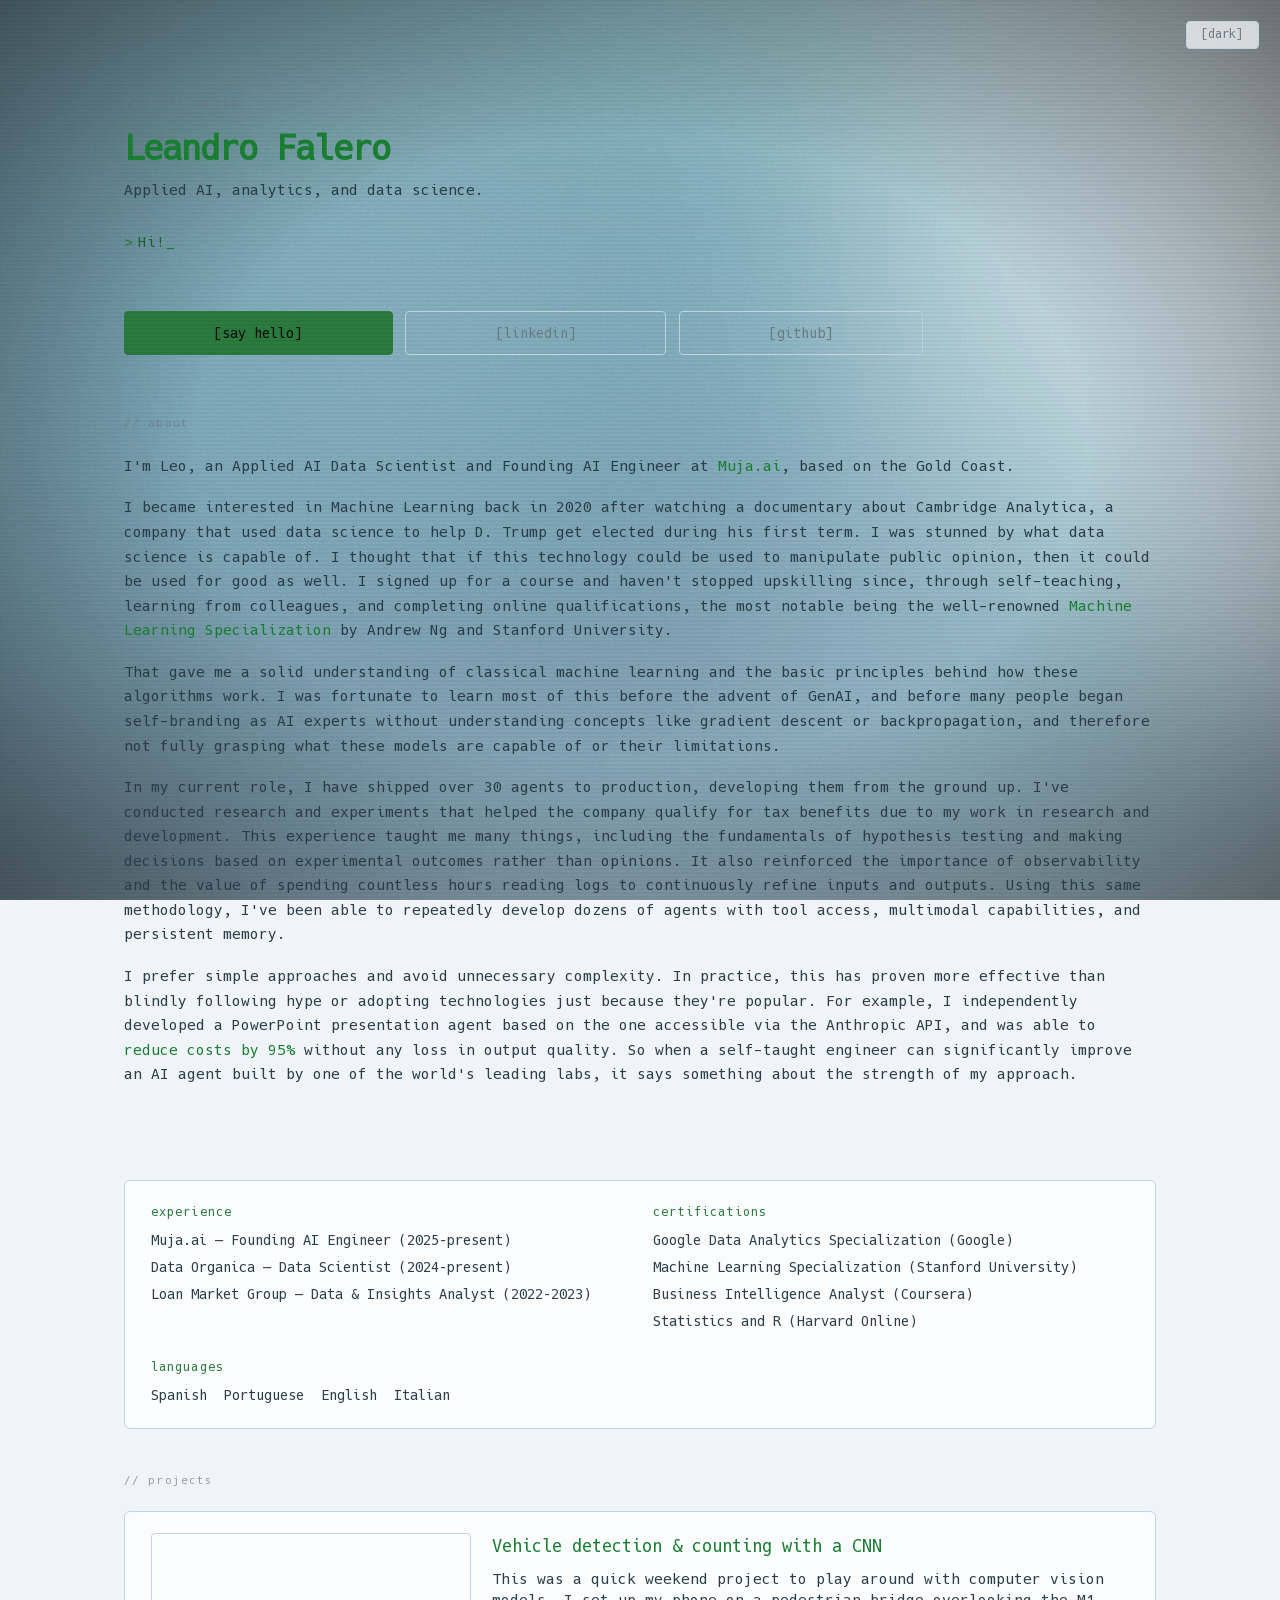
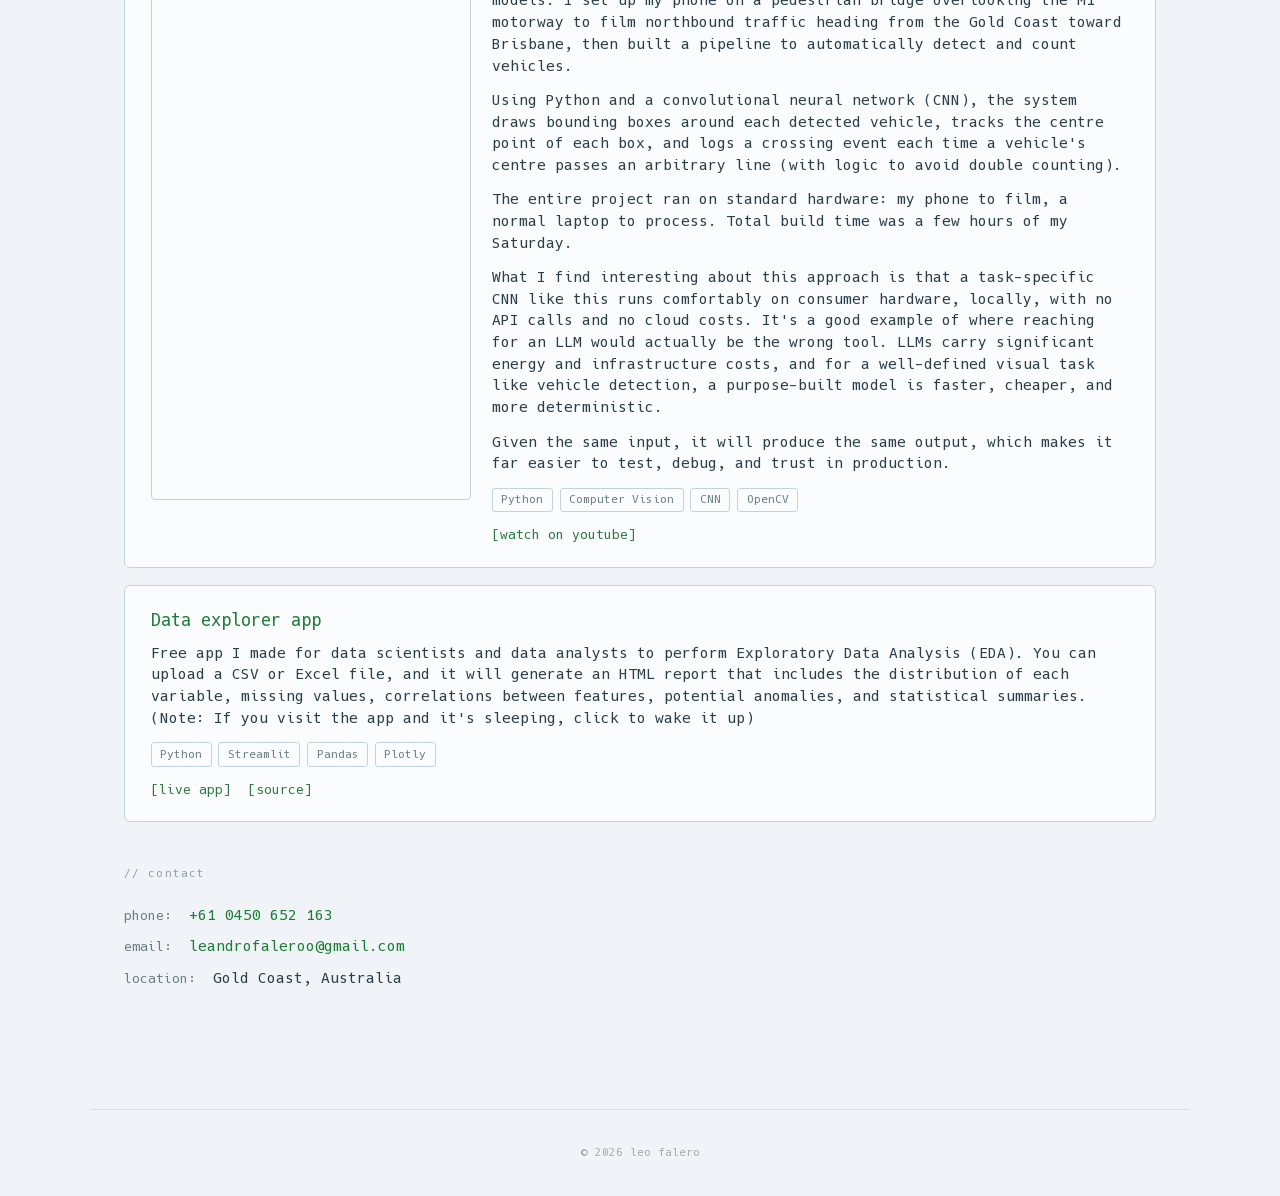
==== index.html @ 9431f964 "Update about section copy" ====
<!DOCTYPE html>
<html lang="en">
<head>
  <meta charset="UTF-8">
  <meta name="viewport" content="width=device-width, initial-scale=1.0">
  <title>Leo Falero | Applied AI Data Scientist</title>
  <meta name="description" content="Applied AI Data Scientist and Founding AI Engineer at Muja.ai. Shipping production AI agents, building analytics pipelines, and solving real problems with machine learning.">
  <link rel="icon" type="image/x-icon" href="assets/favicon.ico">
  <link rel="icon" type="image/png" sizes="32x32" href="assets/favicon-32x32.png">
  <link rel="icon" type="image/png" sizes="16x16" href="assets/favicon-16x16.png">
  <link rel="apple-touch-icon" sizes="180x180" href="assets/apple-touch-icon.png">
  <link rel="stylesheet" href="styles.css">
</head>
<body>

  <!-- Slideshow background -->
  <div id="bg" aria-hidden="true"></div>

  <!-- Theme toggle -->
  <button id="theme-toggle" class="theme-toggle" aria-label="Toggle light/dark theme">[light]</button>

  <!-- Scanline overlay -->
  <div class="scanlines" aria-hidden="true"></div>

  <!-- Vignette overlay -->
  <div class="vignette" aria-hidden="true"></div>

  <!-- Ambient glow -->
  <div class="ambient-glow" aria-hidden="true"></div>

  <main class="container">

    <!-- Hero -->
    <section class="hero">
      <p class="hero-label">// hello world</p>
      <h1 class="glitch" data-text="Leandro Falero">Leandro Falero</h1>
      <p class="tagline">Applied AI, analytics, and data science.</p>
      <div class="typed-area">
        <span class="cursor-prefix">&gt; </span>
        <span id="typed-output"></span><span class="cursor">_</span>
      </div>
      <div class="hero-ctas">
        <a href="mailto:leandrofaleroo@gmail.com" class="cta-primary">[say hello]</a>
        <a href="https://www.linkedin.com/in/leandrofalero/" target="_blank" rel="noopener" class="cta-secondary">[linkedin]</a>
        <a href="https://github.com/anthropoleo" target="_blank" rel="noopener" class="cta-secondary">[github]</a>
      </div>
    </section>

    <!-- About -->
    <section class="section" id="about">
      <h2 class="section-label">// about</h2>
      <div class="about-content">
  <p>I'm Leo, an Applied AI Data Scientist and Founding AI Engineer at <a href="https://muja.ai" target="_blank" rel="noopener">Muja.ai</a>, based on the Gold Coast.</p>
  <p>I became interested in Machine Learning back in 2020 after watching a documentary about Cambridge Analytica, a company that used data science to help D. Trump get elected during his first term. I was stunned by what data science is capable of. I thought that if this technology could be used to manipulate public opinion, then it could be used for good as well. I signed up for a course and haven't stopped upskilling since, through self-teaching, learning from colleagues, and completing online qualifications, the most notable being the well-renowned <span class="highlight">Machine Learning Specialization</span> by Andrew Ng and Stanford University.</p>
  <p>That gave me a solid understanding of classical machine learning and the basic principles behind how these algorithms work. I was fortunate to learn most of this before the advent of GenAI, and before many people began self-branding as AI experts without understanding concepts like gradient descent or backpropagation, and therefore not fully grasping what these models are capable of or their limitations.</p>
  <p>In my current role, I have shipped over 30 agents to production, developing them from the ground up. I've conducted research and experiments that helped the company qualify for tax benefits due to my work in research and development. This experience taught me many things, including the fundamentals of hypothesis testing and making decisions based on experimental outcomes rather than opinions. It also reinforced the importance of observability and the value of spending countless hours reading logs to continuously refine inputs and outputs. Using this same methodology, I've been able to repeatedly develop dozens of agents with tool access, multimodal capabilities, and persistent memory.</p>
  <p>I prefer simple approaches and avoid unnecessary complexity. In practice, this has proven more effective than blindly following hype or adopting technologies just because they're popular. For example, I independently developed a PowerPoint presentation agent based on the one accessible via the Anthropic API, and was able to <span class="highlight">reduce costs by 95%</span> without any loss in output quality. So when a self-taught engineer can significantly improve an AI agent built by one of the world's leading labs, it says something about the strength of my approach.</p>
</div>

        <div class="about-details">
          <div class="about-block">
            <h3>experience</h3>
            <ul>
              <li><span class="highlight">Muja.ai</span> — Founding AI Engineer <span class="dim">(2025–present)</span></li>
              <li><span class="highlight">Data Organica</span> — Data Scientist <span class="dim">(2024–present)</span></li>
              <li><span class="highlight">Loan Market Group</span> — Data & Insights Analyst <span class="dim">(2022–2023)</span></li>
            </ul>
          </div>
          <div class="about-block">
            <h3>certifications</h3>
            <ul>
              <li>Google Data Analytics Specialization (Google)</li>
              <li>Machine Learning Specialization (Stanford University)</li>
              <li>Business Intelligence Analyst (Coursera)</li>
              <li>Statistics and R (Harvard Online)</li>
            </ul>
          </div>
          <div class="about-block">
            <h3>languages</h3>
            <ul class="inline-list">
              <li>Spanish</li>
              <li>Portuguese</li>
              <li>English</li>
              <li>Italian</li>
            </ul>
          </div>
        </div>

      </div>
    </section>

    <!-- Projects -->
    <section class="section" id="projects">
      <h2 class="section-label">// projects</h2>
      <div id="project-grid" class="project-grid"></div>
    </section>

    <!-- Contact -->
    <section class="section" id="contact">
      <h2 class="section-label">// contact</h2>
      <ul class="contact-list">
        <li><span class="key">phone</span><a href="tel:+610450652163">+61 0450 652 163</a></li>
        <li><span class="key">email</span><a href="mailto:leandrofaleroo@gmail.com">leandrofaleroo@gmail.com</a></li>
        <li><span class="key">location</span><span>Gold Coast, Australia</span></li>
      </ul>
    </section>

  </main>

  <footer>
    <p>&copy; <span id="year"></span> leo falero</p>
  </footer>

  <script src="script.js"></script>
</body>
</html>
---- styles.css ----
/* ===== FONTS ===== */
@font-face {
  font-family: 'Hack';
  src: url('assets/webfonts/hack-regular-subset.woff2') format('woff2');
  font-weight: 400;
  font-style: normal;
  font-display: swap;
}
@font-face {
  font-family: 'Hack';
  src: url('assets/webfonts/hack-italic-subset.woff2') format('woff2');
  font-weight: 400;
  font-style: italic;
  font-display: swap;
}

/* ===== RESET & BASE ===== */
*, *::before, *::after { box-sizing: border-box; margin: 0; padding: 0; }

:root {
  --bg:            #0a0e12;
  --bg-card:       rgba(17, 24, 32, 0.6);
  --bg-card-solid: #111820;
  --green-dim:     #2b8a3e;
  --green:         #69db7c;
  --green-hi:      #51cf66;
  --green-glow:    #69db7c40;
  --text:          #a4b1b8;
  --text-dim:      #5a6a72;
  --border:        #1a2530;
  --bg-overlay:    rgba(10, 14, 18, 0.55);
  --card-hover-bg: rgba(13, 19, 24, 0.8);
  --font-mono:     'Hack', 'Fira Code', 'SF Mono', 'Cascadia Code', monospace;
}

html[data-theme="light"] {
  --bg:            #f0f4f8;
  --bg-card:       rgba(255, 255, 255, 0.70);
  --bg-card-solid: #ffffff;
  --green-dim:     #2b7a3e;
  --green:         #1a7f32;
  --green-hi:      #15662a;
  --green-glow:    #1a7f3230;
  --text:          #2c3e4a;
  --text-dim:      #6b7d87;
  --border:        #c0d4e0;
  --bg-overlay:    rgba(230, 238, 244, 0.50);
  --card-hover-bg: rgba(220, 235, 248, 0.90);
}

html {
  font-size: 15px;
  -webkit-text-size-adjust: 100%;
}

body {
  font-family: var(--font-mono);
  background: var(--bg);
  color: var(--text);
  line-height: 1.6;
  min-height: 100vh;
  overflow-x: hidden;
}

a {
  color: var(--green);
  text-decoration: none;
  transition: color 0.2s, text-shadow 0.2s;
}
a:hover, a:focus {
  color: var(--green-hi);
  text-shadow: 0 0 8px var(--green-glow);
}

/* ===== SLIDESHOW BACKGROUND ===== */
#bg {
  position: fixed;
  inset: 0;
  z-index: 0;
  opacity: 0;
  transition: opacity 2s ease-in-out;
}

#bg.ready {
  opacity: 0.50;
}

#bg div {
  position: absolute;
  inset: 0;
  width: 150%;
  height: 100%;
  background-size: cover;
  background-position: center;
  opacity: 0;
  visibility: hidden;
  transition: opacity 3s ease;
}

#bg div.visible {
  opacity: 1;
  visibility: visible;
  z-index: 1;
  animation: bg-pan 45s linear infinite;
}

#bg div.visible.top {
  z-index: 2;
}

#bg div:only-child {
  animation-direction: alternate !important;
}

/* Green tint overlay on the background images */
#bg::after {
  content: '';
  position: absolute;
  inset: 0;
  z-index: 3;
  background: var(--bg-overlay);
  mix-blend-mode: multiply;
  pointer-events: none;
}

@keyframes bg-pan {
  0%   { transform: translateX(0); }
  100% { transform: translateX(-25%); }
}

@media (max-width: 1280px) {
  #bg div.visible { animation-duration: 29s; }
}

@media (max-width: 736px) {
  #bg div.visible { animation-duration: 18s; }
}

/* ===== AMBIENT BACKGROUND LAYERS ===== */

/* Radial glow behind hero */
.ambient-glow {
  position: fixed;
  top: -20vh;
  left: 50%;
  transform: translateX(-50%);
  width: 120vw;
  height: 80vh;
  background: radial-gradient(
    ellipse 60% 50% at 50% 30%,
    rgba(105, 219, 124, 0.06) 0%,
    rgba(105, 219, 124, 0.02) 40%,
    transparent 70%
  );
  pointer-events: none;
  z-index: 0;
}

/* Vignette */
.vignette {
  position: fixed;
  inset: 0;
  pointer-events: none;
  z-index: 1;
  background: radial-gradient(
    ellipse 70% 70% at 50% 50%,
    transparent 50%,
    rgba(0, 0, 0, 0.5) 100%
  );
}

/* Scanlines */
.scanlines {
  position: fixed;
  inset: 0;
  pointer-events: none;
  z-index: 9999;
  background: repeating-linear-gradient(
    0deg,
    transparent,
    transparent 2px,
    rgba(0, 0, 0, 0.03) 2px,
    rgba(0, 0, 0, 0.03) 4px
  );
}

/* Faint grid texture */
body::before {
  content: '';
  position: fixed;
  inset: 0;
  pointer-events: none;
  z-index: 0;
  opacity: 0.025;
  background-image:
    linear-gradient(rgba(105, 219, 124, 0.3) 1px, transparent 1px),
    linear-gradient(90deg, rgba(105, 219, 124, 0.3) 1px, transparent 1px);
  background-size: 60px 60px;
}

/* ===== CONTAINER ===== */
.container {
  position: relative;
  z-index: 2;
  max-width: 1100px;
  margin: 0 auto;
  padding: 1.5rem 1.5rem 2rem;
}

/* ===== HERO ===== */
.hero {
  padding: 2rem 0 2rem;
  margin-bottom: 0rem;
}

.hero-label {
  font-size: 0.7rem;
  color: var(--text-dim);
  letter-spacing: 0.1em;
  text-transform: lowercase;
  margin-bottom: 1rem;
}

h1 {
  font-size: 2.0rem;
  font-weight: 700;
  color: var(--green);
  text-shadow:
    0 0 40px rgba(105, 219, 124, 0.3),
    0 0 80px rgba(105, 219, 124, 0.1);
  letter-spacing: -0.03em;
  line-height: 1.1;
  margin-bottom: 0.75rem;
  position: relative;
}

.tagline {
  color: var(--text);
  font-size: 0.85rem;
  margin-bottom: 1.75rem;
  max-width: 42ch;
  line-height: 1.5;
}

.typed-area {
  display: flex;
  align-items: baseline;
  min-height: 3.2em;
  font-size: 0.85rem;
  margin-bottom: 2rem;
}

.cursor-prefix {
  color: var(--green-dim);
  margin-right: 0.5ch;
  flex-shrink: 0;
}

#typed-output {
  color: var(--green-hi);
}

.cursor {
  color: var(--green);
  animation: blink 1s step-end infinite;
  margin-left: 1px;
}

@keyframes blink {
  50% { opacity: 0; }
}

/* Hero CTAs */
.hero-ctas {
  display: flex;
  gap: 0.75rem;
  flex-wrap: wrap;
}

.cta-primary,
.cta-secondary {
  display: inline-block;
  padding: 0.6rem 5.25rem;
  font-family: var(--font-mono);
  font-size: 0.8rem;
  border-radius: 4px;
  transition: all 0.2s;
}

.cta-primary {
  background: var(--green-dim);
  color: #0a0e12;
  border: 1px solid var(--green-dim);
}

.cta-primary:hover {
  background: var(--green);
  border-color: var(--green);
  color: #0a0e12;
  text-shadow: none;
  box-shadow: 0 0 20px var(--green-glow);
}

.cta-secondary {
  background: transparent;
  color: var(--text-dim);
  border: 1px solid var(--border);
}

.cta-secondary:hover {
  border-color: var(--green-dim);
  color: var(--green);
  text-shadow: none;
}

/* ===== GLITCH (subtle hover effect on name) ===== */
.glitch:hover {
  animation: glitch 0.3s linear;
}

@keyframes glitch {
  0%   { transform: translate(0); }
  20%  { transform: translate(-2px, 1px); }
  40%  { transform: translate(2px, -1px); }
  60%  { transform: translate(-1px, -1px); }
  80%  { transform: translate(1px, 2px); }
  100% { transform: translate(0); }
}

/* ===== ABOUT ===== */
.about-content p {
  font-size: 0.85rem;
  line-height: 1.7;
  margin-bottom: 1rem;
}

.about-content .highlight {
  color: var(--green);
}

.about-content .dim {
  color: var(--text-dim);
  font-size: 0.75rem;
}

.about-details {
  display: grid;
  grid-template-columns: 1fr;
  gap: 1.5rem;
  margin: 5.5rem 0 0.5rem;
  padding: 1.25rem 1.5rem;
  background: var(--bg-card);
  backdrop-filter: blur(8px);
  -webkit-backdrop-filter: blur(8px);
  border: 1px solid var(--border);
  border-radius: 6px;
}

.about-block h3 {
  font-size: 0.7rem;
  font-weight: 400;
  color: var(--green-dim);
  text-transform: lowercase;
  letter-spacing: 0.1em;
  margin-bottom: 0.5rem;
}

.about-block ul {
  list-style: none;
  display: flex;
  flex-direction: column;
  gap: 0.3rem;
  font-size: 0.8rem;
}

.about-block ul.inline-list {
  flex-direction: row;
  flex-wrap: wrap;
  gap: 0.5rem 1rem;
}

.about-block li {
  color: var(--text);
}


@media (min-width: 480px) {
  .about-details {
    grid-template-columns: 1fr 1fr;
  }
}

/* ===== SECTIONS ===== */
.section {
  margin-top: -1.5rem;
  margin-bottom: 4rem;
}

.section-label {
  font-size: 0.65rem;
  font-weight: 400;
  color: var(--text-dim);
  text-transform: lowercase;
  margin-bottom: 1.25rem;
  letter-spacing: 0.1em;
  opacity: 0.7;
}

/* ===== PROJECT GRID ===== */
.project-grid {
  display: grid;
  grid-template-columns: repeat(3, 1fr);
  gap: 1rem;
}

.project-card {
  background: var(--bg-card);
  backdrop-filter: blur(8px);
  -webkit-backdrop-filter: blur(8px);
  border: 1px solid var(--border);
  border-radius: 6px;
  padding: 1.25rem 1.5rem;
  transition: border-color 0.2s;
}

.project-card:hover {
  border-color: var(--green-dim);
}

.project-card h3 {
  font-size: 1rem;
  font-weight: 400;
  color: var(--green);
  margin-bottom: 0.5rem;
}

.project-card p {
  font-size: 0.85rem;
  color: var(--text);
  margin-bottom: 0.75rem;
  line-height: 1.5;
}

/* Tags */
.tags {
  display: flex;
  flex-wrap: wrap;
  gap: 0.4rem;
  margin-bottom: 0.75rem;
}

.tag {
  font-size: 0.65rem;
  padding: 0.15rem 0.5rem;
  background: transparent;
  border: 1px solid var(--border);
  border-radius: 3px;
  color: var(--text-dim);
}

/* Project links */
.project-links {
  display: flex;
  gap: 1rem;
  font-size: 0.75rem;
}

.project-links a {
  color: var(--green-dim);
}
.project-links a:hover {
  color: var(--green-hi);
}

/* YouTube Short — side-by-side layout */
.card-media-layout {
  display: flex;
  gap: 1.25rem;
  align-items: flex-start;
}

.project-youtube {
  flex-shrink: 0;
  width: 320px;
  border-radius: 4px;
  overflow: hidden;
  border: 1px solid var(--border);
}

.project-youtube iframe {
  display: block;
  width: 100%;
  aspect-ratio: 9 / 16;
  border: none;
}

.card-content {
  flex: 1;
  min-width: 0;
}

@media (max-width: 479px) {
  .card-media-layout {
    flex-direction: column;
  }
  .project-youtube {
    width: 100%;
    max-width: 200px;
  }
}

/* ===== CONTACT ===== */
.contact-list {
  list-style: none;
  display: flex;
  flex-direction: column;
  gap: 0.5rem;
}

.contact-list li {
  display: flex;
  align-items: baseline;
  gap: 1rem;
  font-size: 0.85rem;
}

.key {
  color: var(--text-dim);
  min-width: 6ch;
  flex-shrink: 0;
  font-size: 0.75rem;
}
.key::after {
  content: ':';
}


/* ===== THEME TOGGLE ===== */
.theme-toggle {
  position: fixed;
  top: 1.25rem;
  right: 1.25rem;
  z-index: 10000;
  padding: 0.4rem 0.85rem;
  font-family: var(--font-mono);
  font-size: 0.7rem;
  background: var(--bg-card);
  backdrop-filter: blur(8px);
  -webkit-backdrop-filter: blur(8px);
  color: var(--text-dim);
  border: 1px solid var(--border);
  border-radius: 4px;
  cursor: pointer;
  transition: border-color 0.2s, color 0.2s;
  line-height: 1;
}

.theme-toggle:hover {
  border-color: var(--green-dim);
  color: var(--green);
}

/* ===== FOOTER ===== */
footer {
  position: relative;
  z-index: 2;
  text-align: center;
  padding: 2rem 1.5rem;
  font-size: 0.65rem;
  color: var(--text-dim);
  border-top: 1px solid var(--border);
  max-width: 1100px;
  margin: 0 auto;
  opacity: 0.6;
}

/* ===== RESPONSIVE ===== */
@media (min-width: 480px) {
  html { font-size: 16px; }
}


@media (min-width: 768px) {
  html { font-size: 17px; }
  .container { padding: 2.5rem 2rem 3rem; }
  .hero { padding: 3rem 0 5rem; }
}

@media (max-width: 479px) {
  h1 { font-size: 1.8rem; }
  .hero { padding: 1.5rem 0 3rem; margin-bottom: 3rem; }
  .hero-ctas {
    flex-direction: column;
    gap: 0.5rem;
  }
  .hero-ctas a {
    text-align: center;
    padding: 0.75rem 1.25rem;
  }
.contact-list li {
    flex-direction: column;
    gap: 0.15rem;
  }
  .key { min-width: unset; }

  .section { margin-bottom: 3rem; }
}
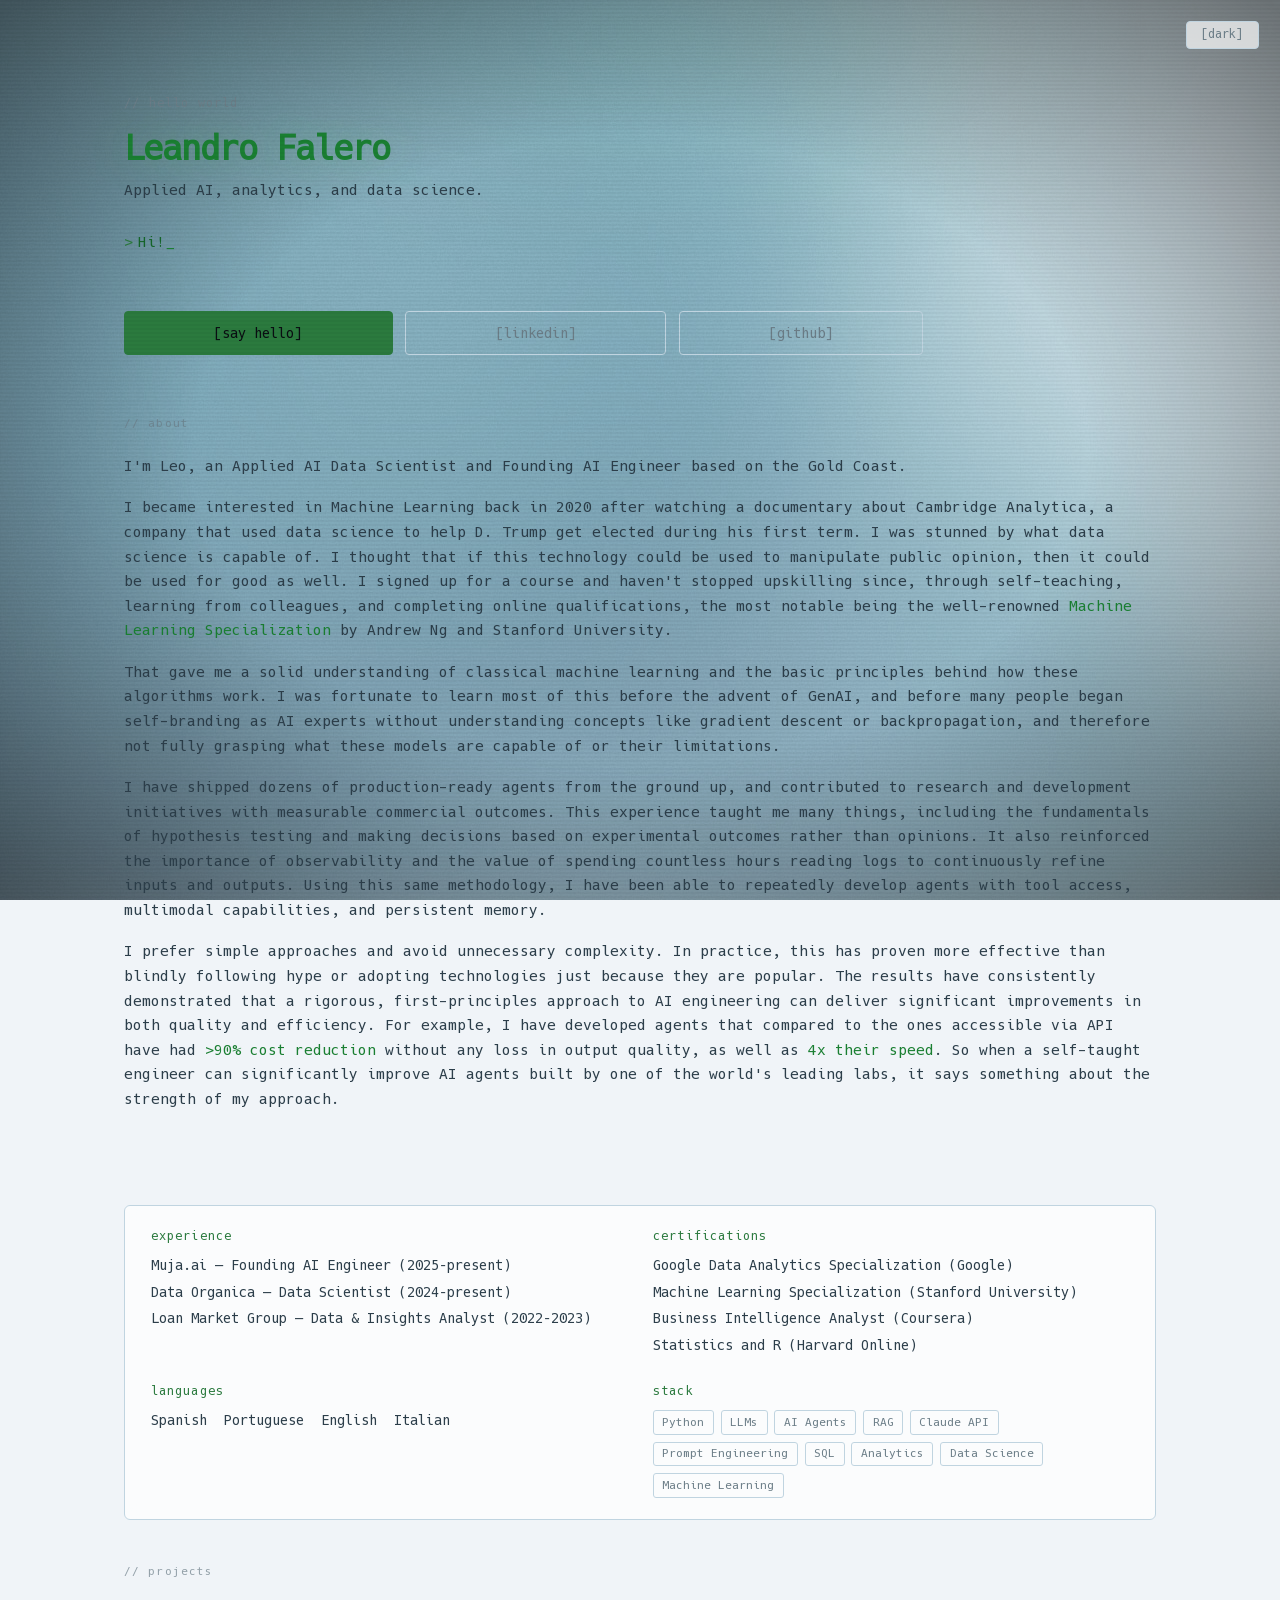
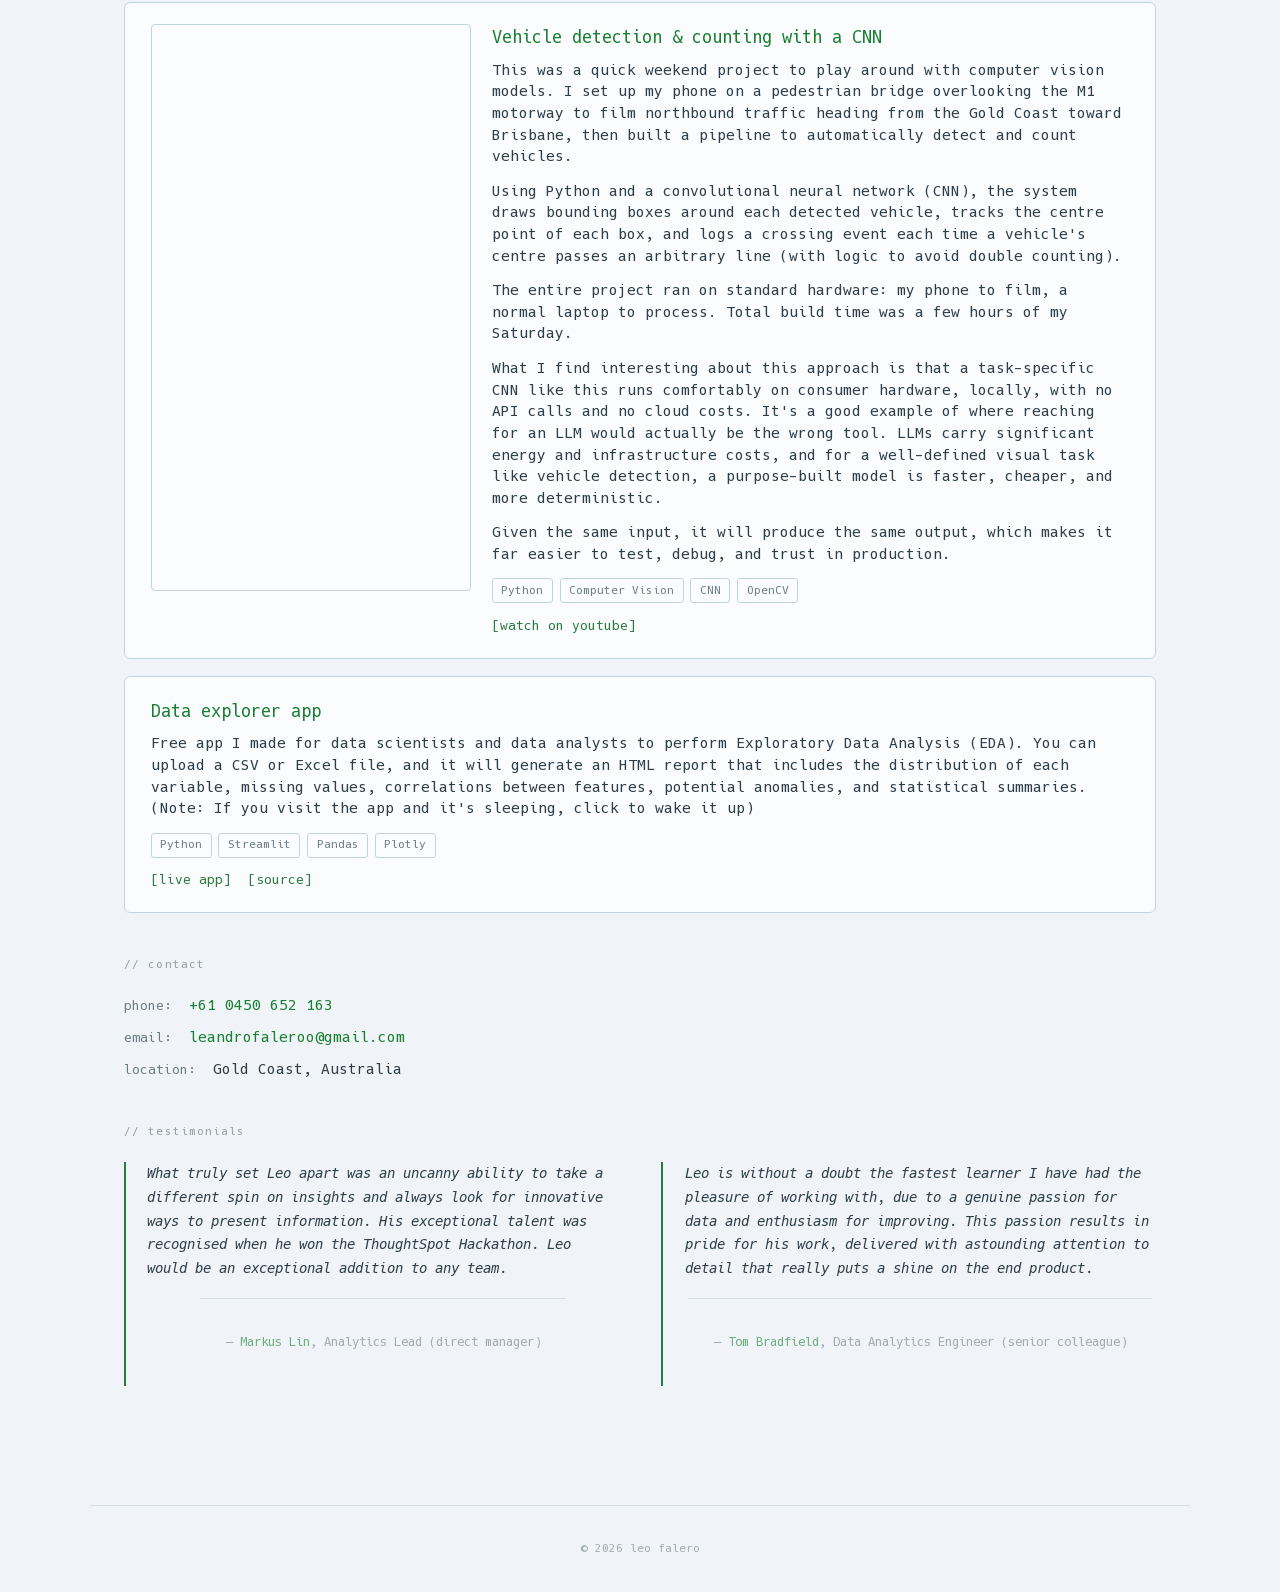
==== commit 9b2f39b8: "chore: add testimonials section and stack tags to about" ====
--- a/index.html
+++ b/index.html
@@ -50,11 +50,11 @@
     <section class="section" id="about">
       <h2 class="section-label">// about</h2>
       <div class="about-content">
-  <p>I'm Leo, an Applied AI Data Scientist and Founding AI Engineer at <a href="https://muja.ai" target="_blank" rel="noopener">Muja.ai</a>, based on the Gold Coast.</p>
+  <p>I'm Leo, an Applied AI Data Scientist and Founding AI Engineer based on the Gold Coast.</p>
   <p>I became interested in Machine Learning back in 2020 after watching a documentary about Cambridge Analytica, a company that used data science to help D. Trump get elected during his first term. I was stunned by what data science is capable of. I thought that if this technology could be used to manipulate public opinion, then it could be used for good as well. I signed up for a course and haven't stopped upskilling since, through self-teaching, learning from colleagues, and completing online qualifications, the most notable being the well-renowned <span class="highlight">Machine Learning Specialization</span> by Andrew Ng and Stanford University.</p>
   <p>That gave me a solid understanding of classical machine learning and the basic principles behind how these algorithms work. I was fortunate to learn most of this before the advent of GenAI, and before many people began self-branding as AI experts without understanding concepts like gradient descent or backpropagation, and therefore not fully grasping what these models are capable of or their limitations.</p>
-  <p>In my current role, I have shipped over 30 agents to production, developing them from the ground up. I've conducted research and experiments that helped the company qualify for tax benefits due to my work in research and development. This experience taught me many things, including the fundamentals of hypothesis testing and making decisions based on experimental outcomes rather than opinions. It also reinforced the importance of observability and the value of spending countless hours reading logs to continuously refine inputs and outputs. Using this same methodology, I've been able to repeatedly develop dozens of agents with tool access, multimodal capabilities, and persistent memory.</p>
-  <p>I prefer simple approaches and avoid unnecessary complexity. In practice, this has proven more effective than blindly following hype or adopting technologies just because they're popular. For example, I independently developed a PowerPoint presentation agent based on the one accessible via the Anthropic API, and was able to <span class="highlight">reduce costs by 95%</span> without any loss in output quality. So when a self-taught engineer can significantly improve an AI agent built by one of the world's leading labs, it says something about the strength of my approach.</p>
+  <p>I have shipped dozens of production-ready agents from the ground up, and contributed to research and development initiatives with measurable commercial outcomes. This experience taught me many things, including the fundamentals of hypothesis testing and making decisions based on experimental outcomes rather than opinions. It also reinforced the importance of observability and the value of spending countless hours reading logs to continuously refine inputs and outputs. Using this same methodology, I have been able to repeatedly develop agents with tool access, multimodal capabilities, and persistent memory.</p>
+  <p>I prefer simple approaches and avoid unnecessary complexity. In practice, this has proven more effective than blindly following hype or adopting technologies just because they are popular. The results have consistently demonstrated that a rigorous, first-principles approach to AI engineering can deliver significant improvements in both quality and efficiency. For example, I have developed agents that compared to the ones accessible via API have had <span class="highlight">&gt;90% cost reduction</span> without any loss in output quality, as well as <span class="highlight">4x their speed</span>. So when a self-taught engineer can significantly improve AI agents built by one of the world's leading labs, it says something about the strength of my approach.</p>
 </div>
 
         <div class="about-details">
@@ -84,6 +84,21 @@
               <li>Italian</li>
             </ul>
           </div>
+          <div class="about-block">
+            <h3>stack</h3>
+            <div class="tags stack-tags">
+              <span class="tag">Python</span>
+              <span class="tag">LLMs</span>
+              <span class="tag">AI Agents</span>
+              <span class="tag">RAG</span>
+              <span class="tag">Claude API</span>
+              <span class="tag">Prompt Engineering</span>
+              <span class="tag">SQL</span>
+              <span class="tag">Analytics</span>
+              <span class="tag">Data Science</span>
+              <span class="tag">Machine Learning</span>
+            </div>
+          </div>
         </div>
 
       </div>
@@ -105,6 +120,24 @@
       </ul>
     </section>
 
+    <!-- Testimonials -->
+    <section class="section" id="testimonials">
+      <h2 class="section-label">// testimonials</h2>
+      <div class="testimonial-grid">
+
+        <blockquote class="testimonial">
+          <p>What truly set Leo apart was an uncanny ability to take a different spin on insights and always look for innovative ways to present information. His exceptional talent was recognised when he won the ThoughtSpot Hackathon. Leo would be an exceptional addition to any team.</p>
+          <footer>— <strong>Markus Lin</strong>, Analytics Lead (direct manager)</footer>
+        </blockquote>
+
+        <blockquote class="testimonial">
+          <p>Leo is without a doubt the fastest learner I have had the pleasure of working with, due to a genuine passion for data and enthusiasm for improving. This passion results in pride for his work, delivered with astounding attention to detail that really puts a shine on the end product.</p>
+          <footer>— <strong>Tom Bradfield</strong>, Data Analytics Engineer (senior colleague)</footer>
+        </blockquote>
+
+      </div>
+    </section>
+
   </main>
 
   <footer>
--- a/styles.css
+++ b/styles.css
@@ -509,6 +509,50 @@
   }
 }
 
+/* ===== TESTIMONIALS ===== */
+.testimonial-grid {
+  display: grid;
+  grid-template-columns: 1fr;
+  gap: 2rem;
+}
+
+@media (min-width: 768px) {
+  .testimonial-grid {
+    grid-template-columns: repeat(2, 1fr);
+    gap: 2.5rem;
+  }
+}
+
+.testimonial {
+  margin: 0;
+  padding: 0 0 0 1.25rem;
+  border-left: 2px solid var(--green-dim);
+  display: flex;
+  flex-direction: column;
+  gap: 1rem;
+}
+
+.testimonial p {
+  font-size: 0.82rem;
+  color: var(--text);
+  line-height: 1.7;
+  font-style: italic;
+  margin: 0;
+}
+
+.testimonial footer {
+  font-size: 0.72rem;
+  color: var(--text-dim);
+  font-style: normal;
+}
+
+.testimonial footer strong {
+  color: var(--green);
+  font-weight: normal;
+}
+
+.stack-tags { margin-bottom: 0; }
+
 /* ===== CONTACT ===== */
 .contact-list {
   list-style: none;
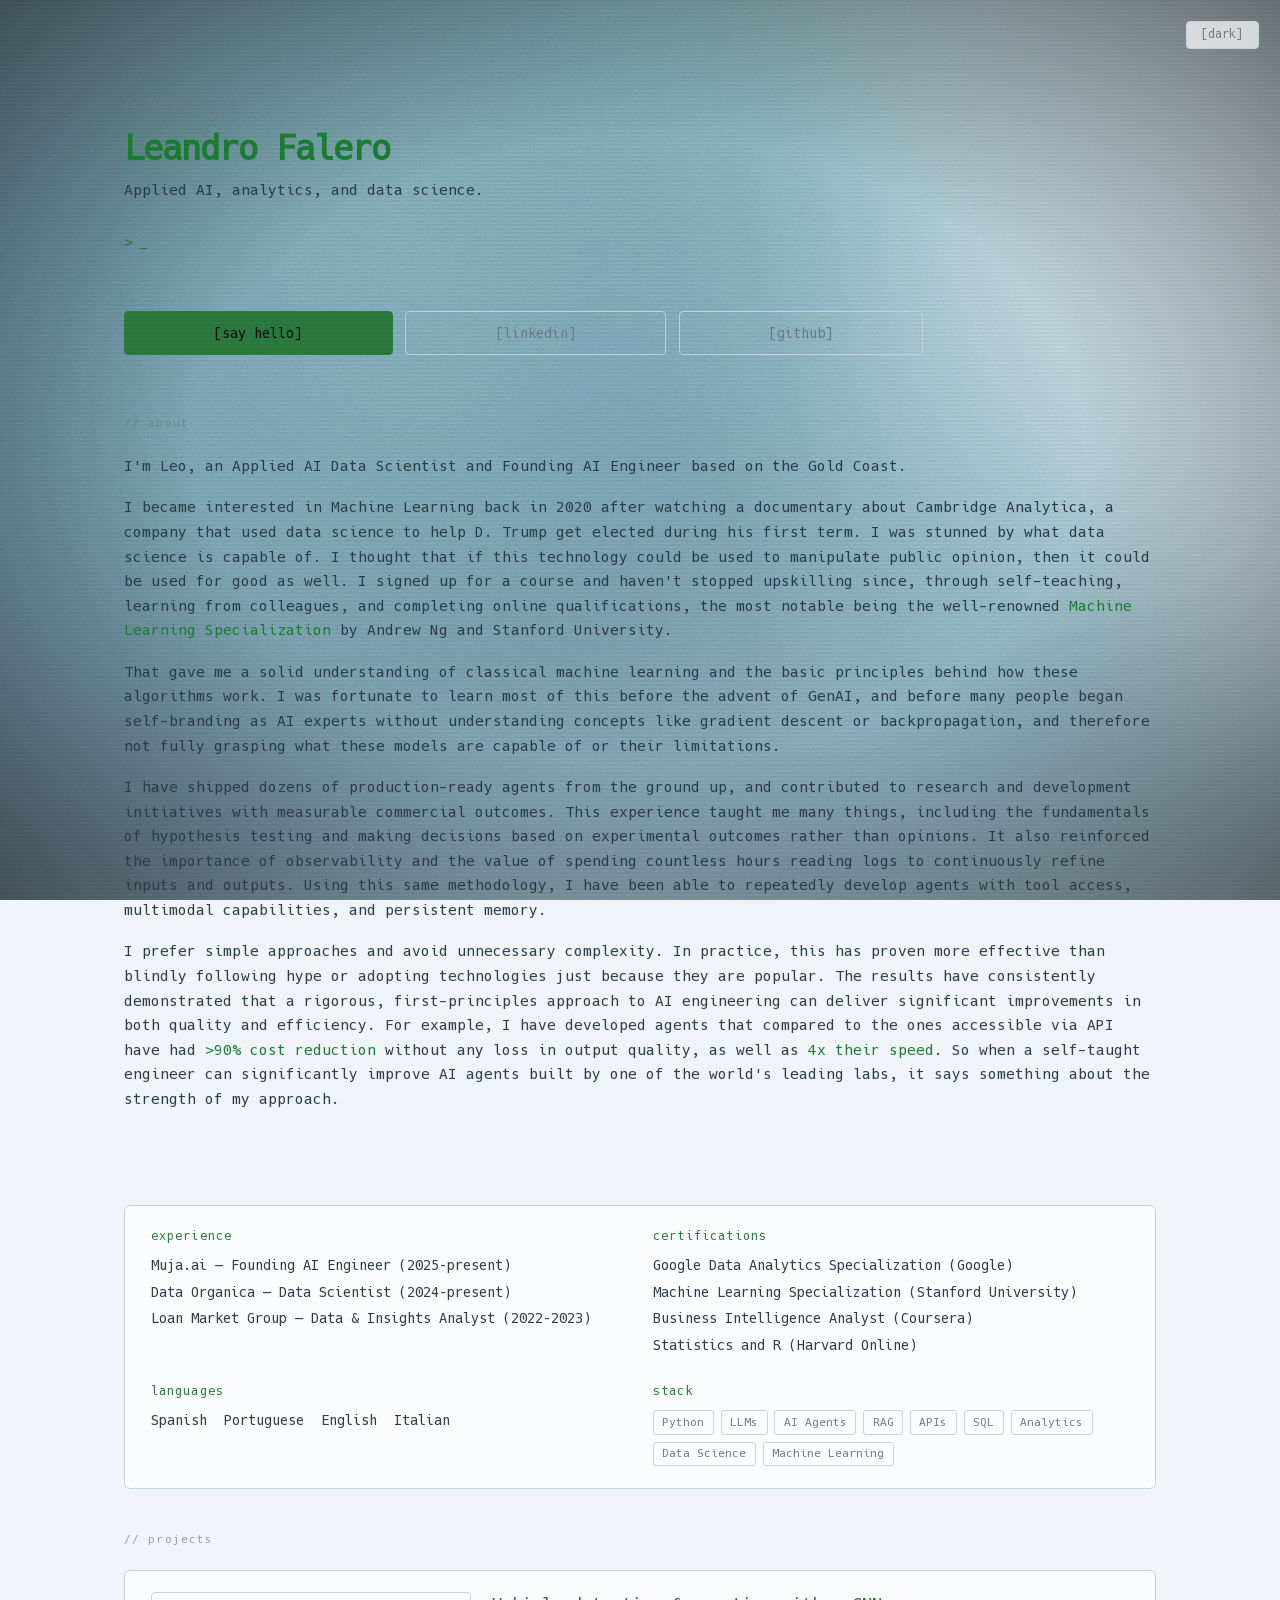
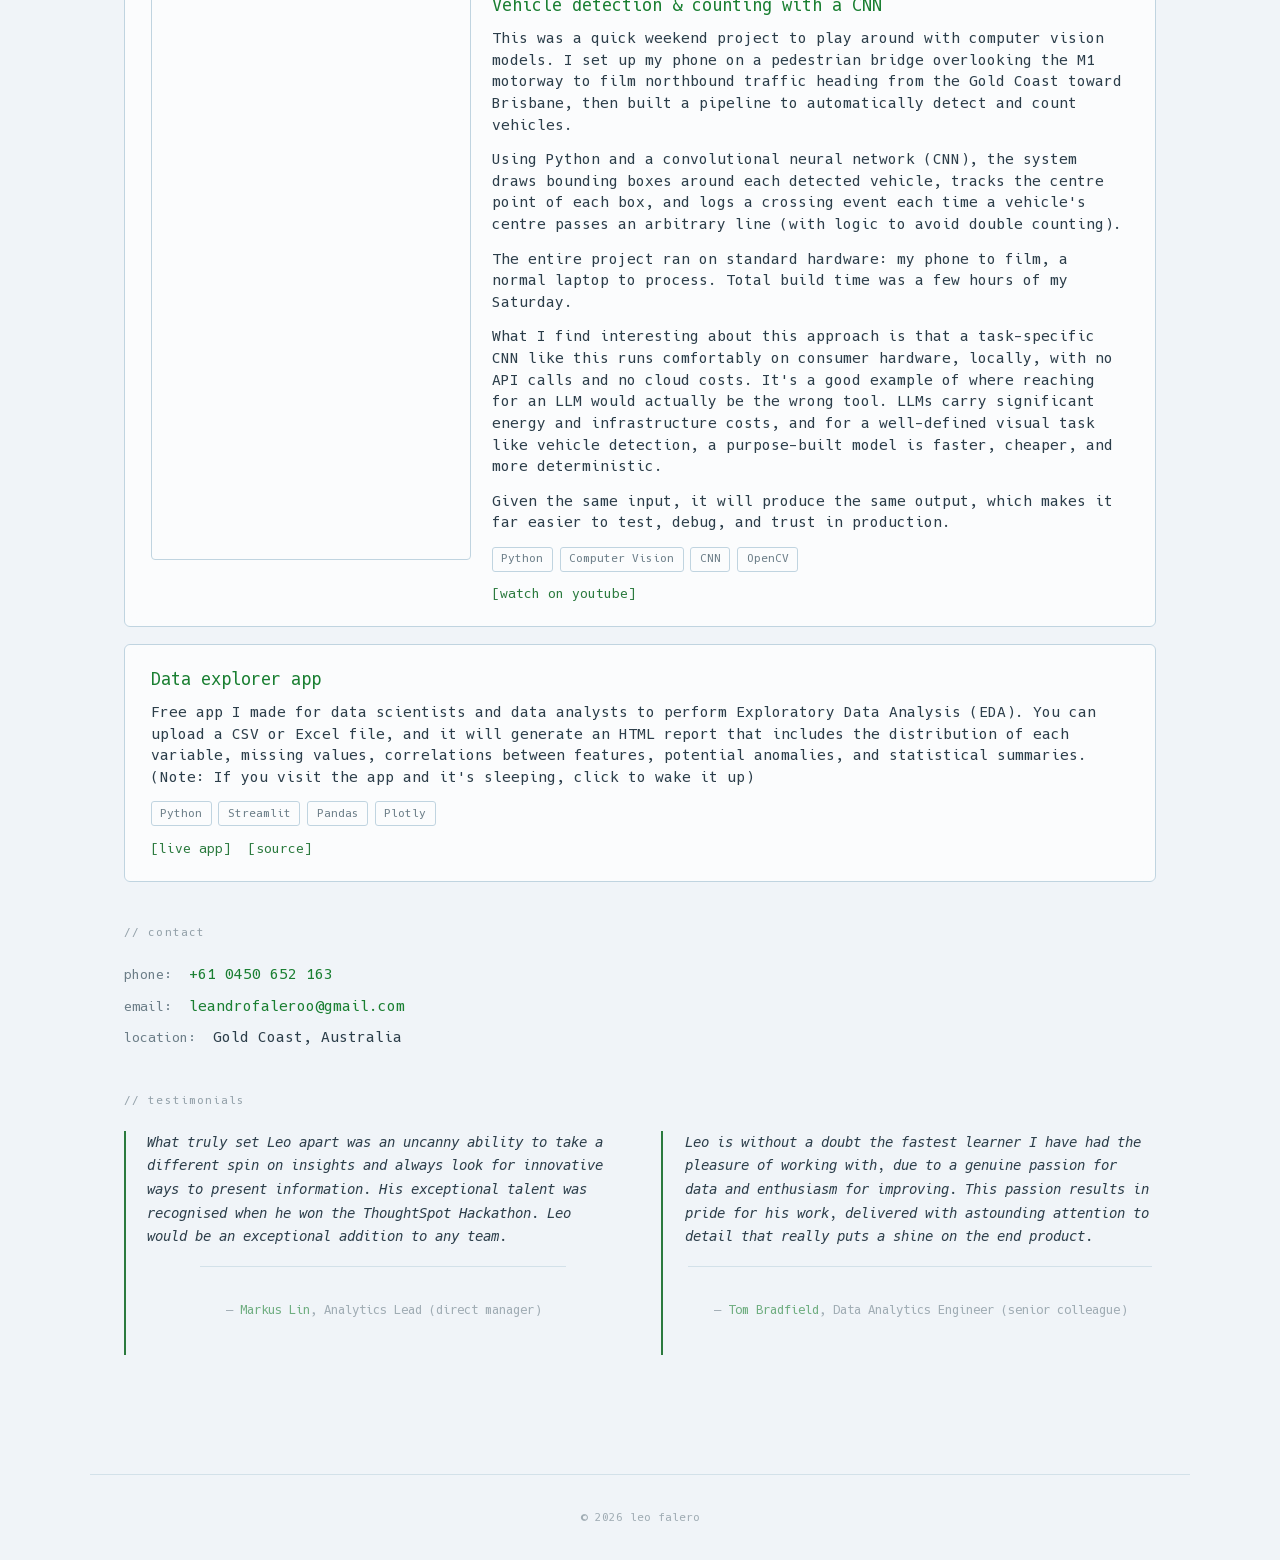
==== commit 66de767a: "edit: small stack tag edit" ====
--- a/index.html
+++ b/index.html
@@ -91,8 +91,7 @@
               <span class="tag">LLMs</span>
               <span class="tag">AI Agents</span>
               <span class="tag">RAG</span>
-              <span class="tag">Claude API</span>
-              <span class="tag">Prompt Engineering</span>
+              <span class="tag">APIs</span>
               <span class="tag">SQL</span>
               <span class="tag">Analytics</span>
               <span class="tag">Data Science</span>
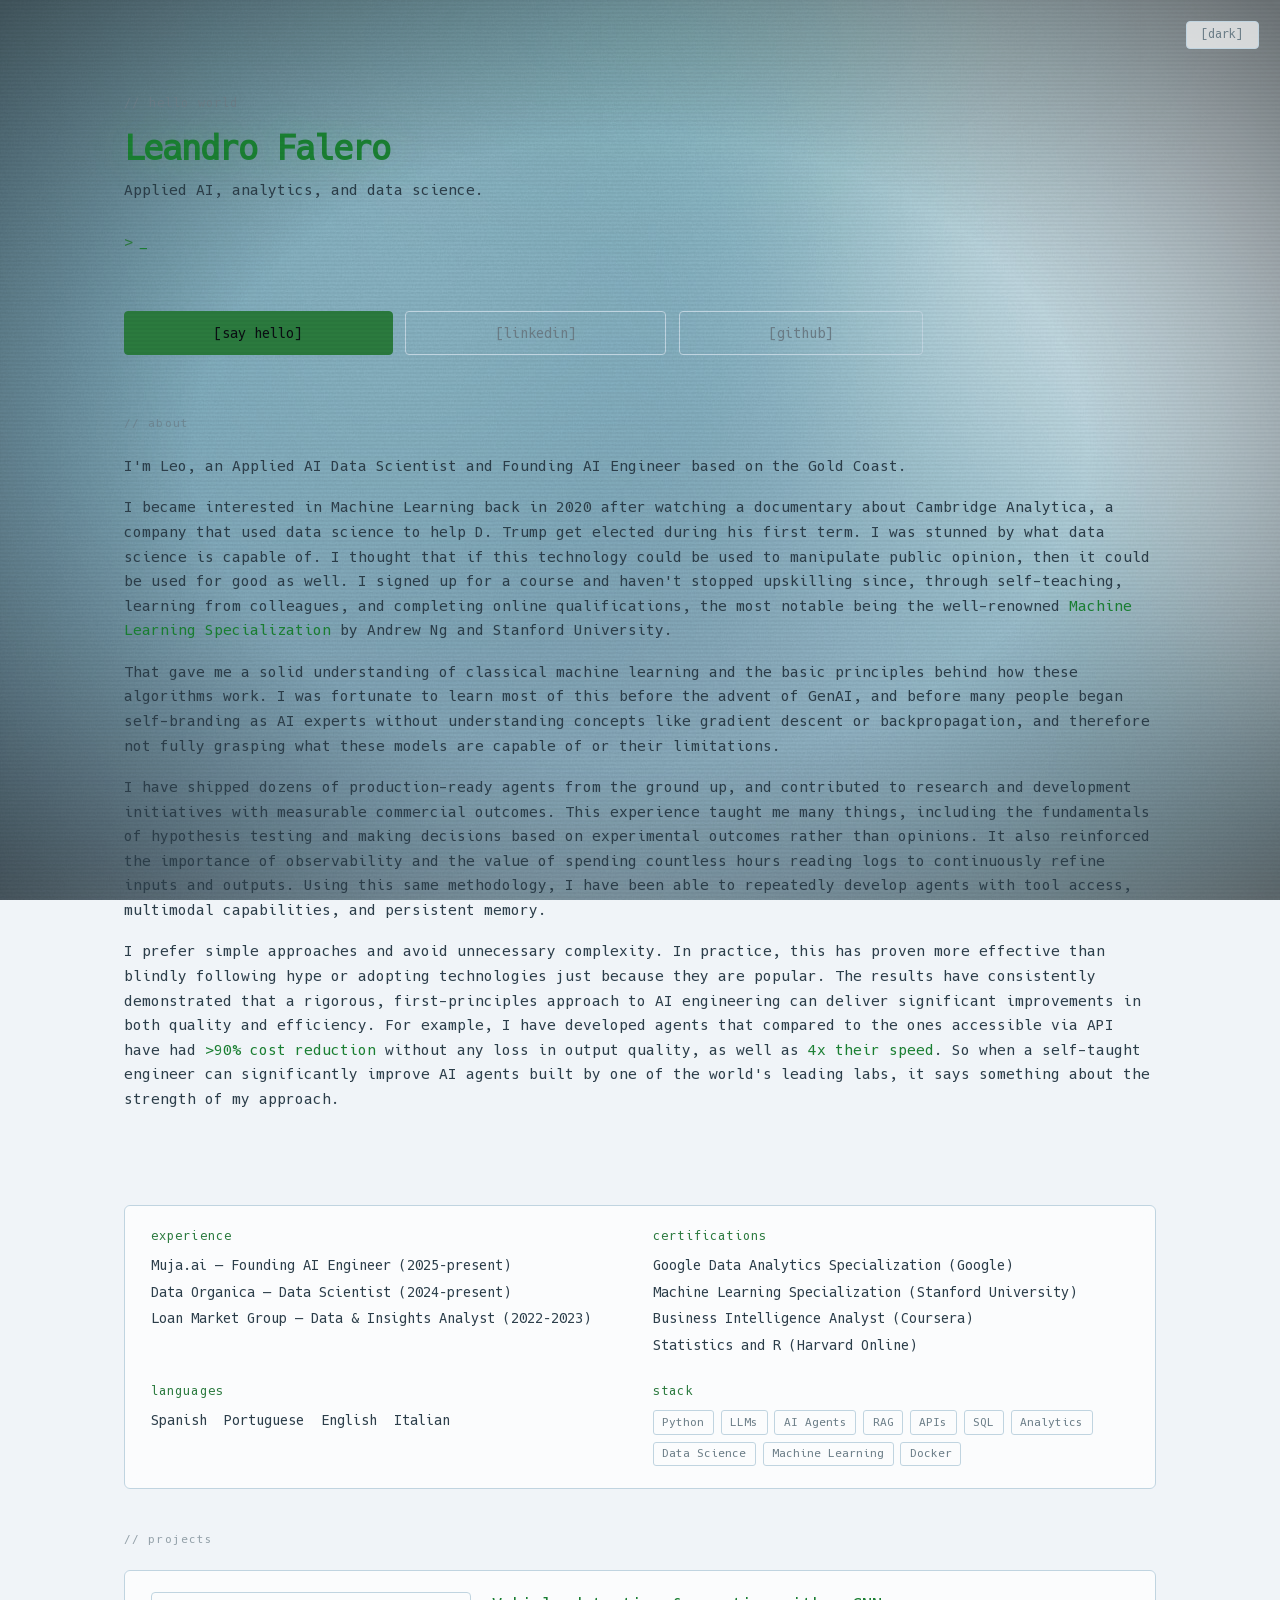
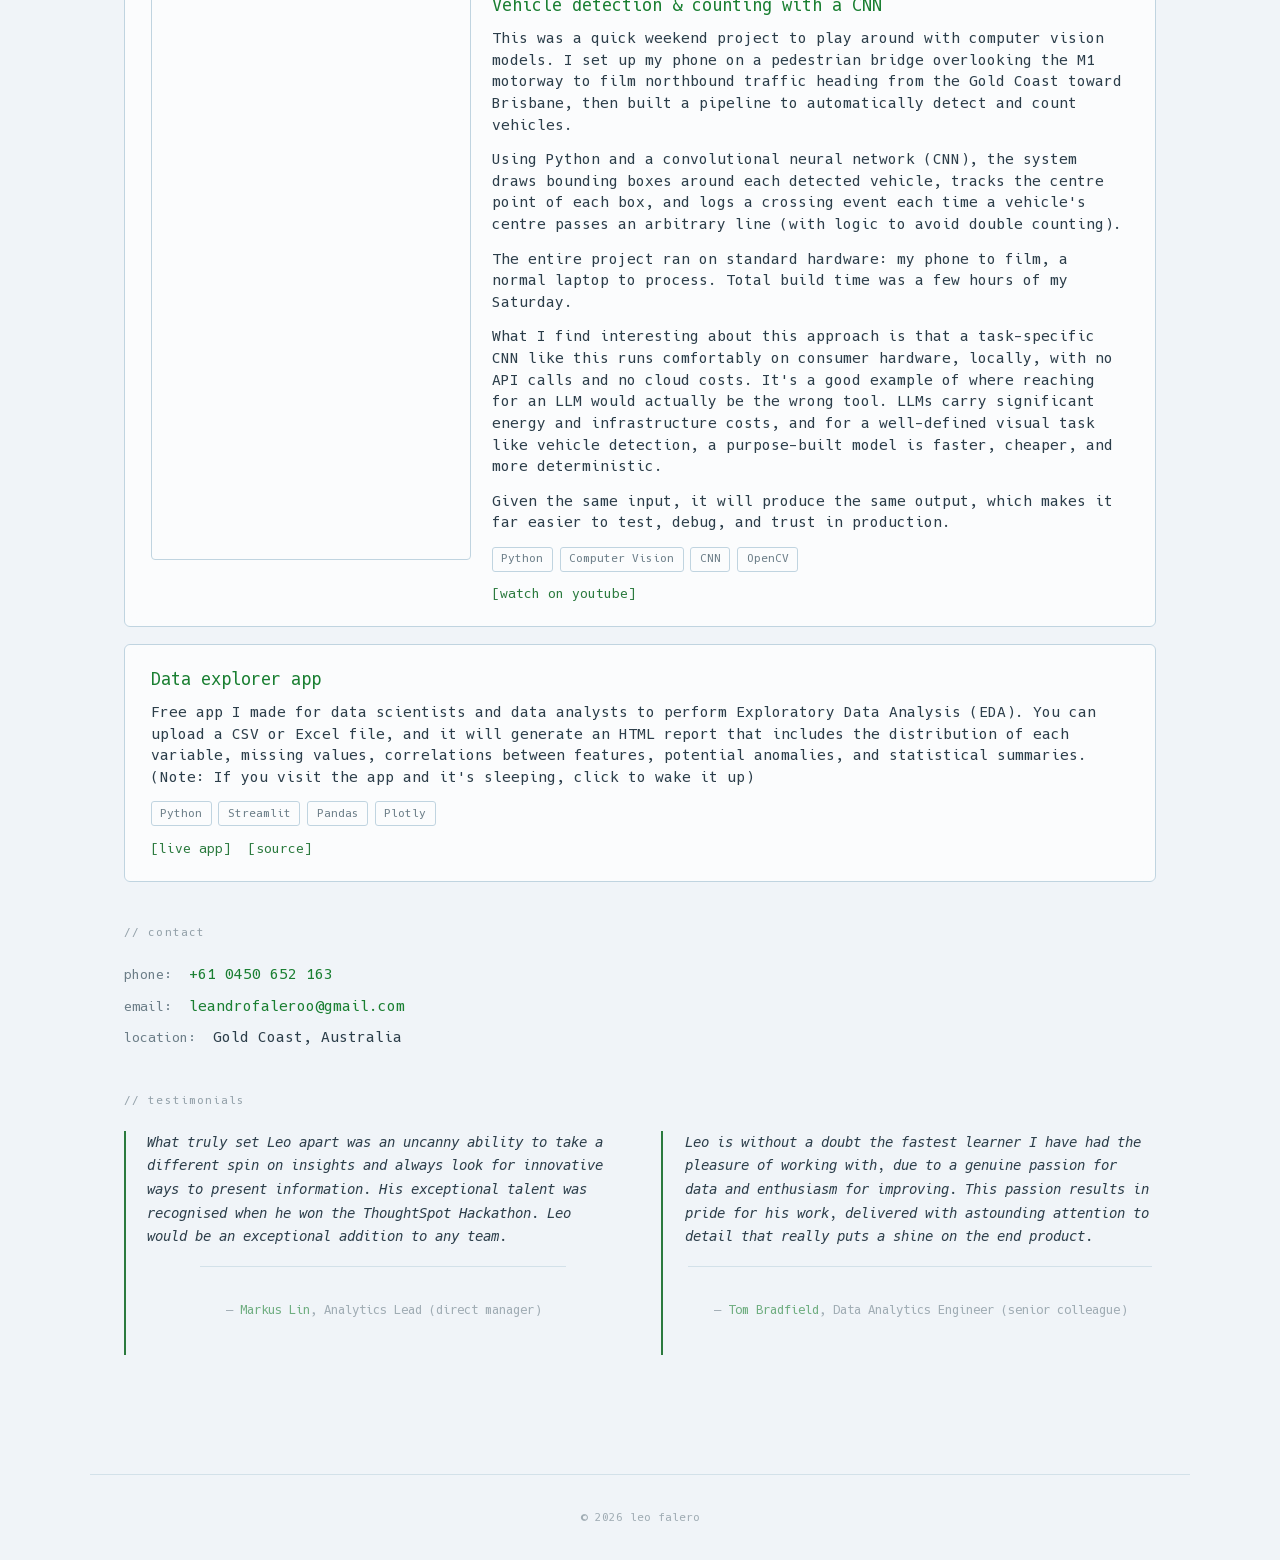
==== commit bc7f9c3b: "Add Docker tag to skills section in index.html" ====
--- a/index.html
+++ b/index.html
@@ -96,6 +96,7 @@
               <span class="tag">Analytics</span>
               <span class="tag">Data Science</span>
               <span class="tag">Machine Learning</span>
+              <span class="tag">Docker</span>
             </div>
           </div>
         </div>
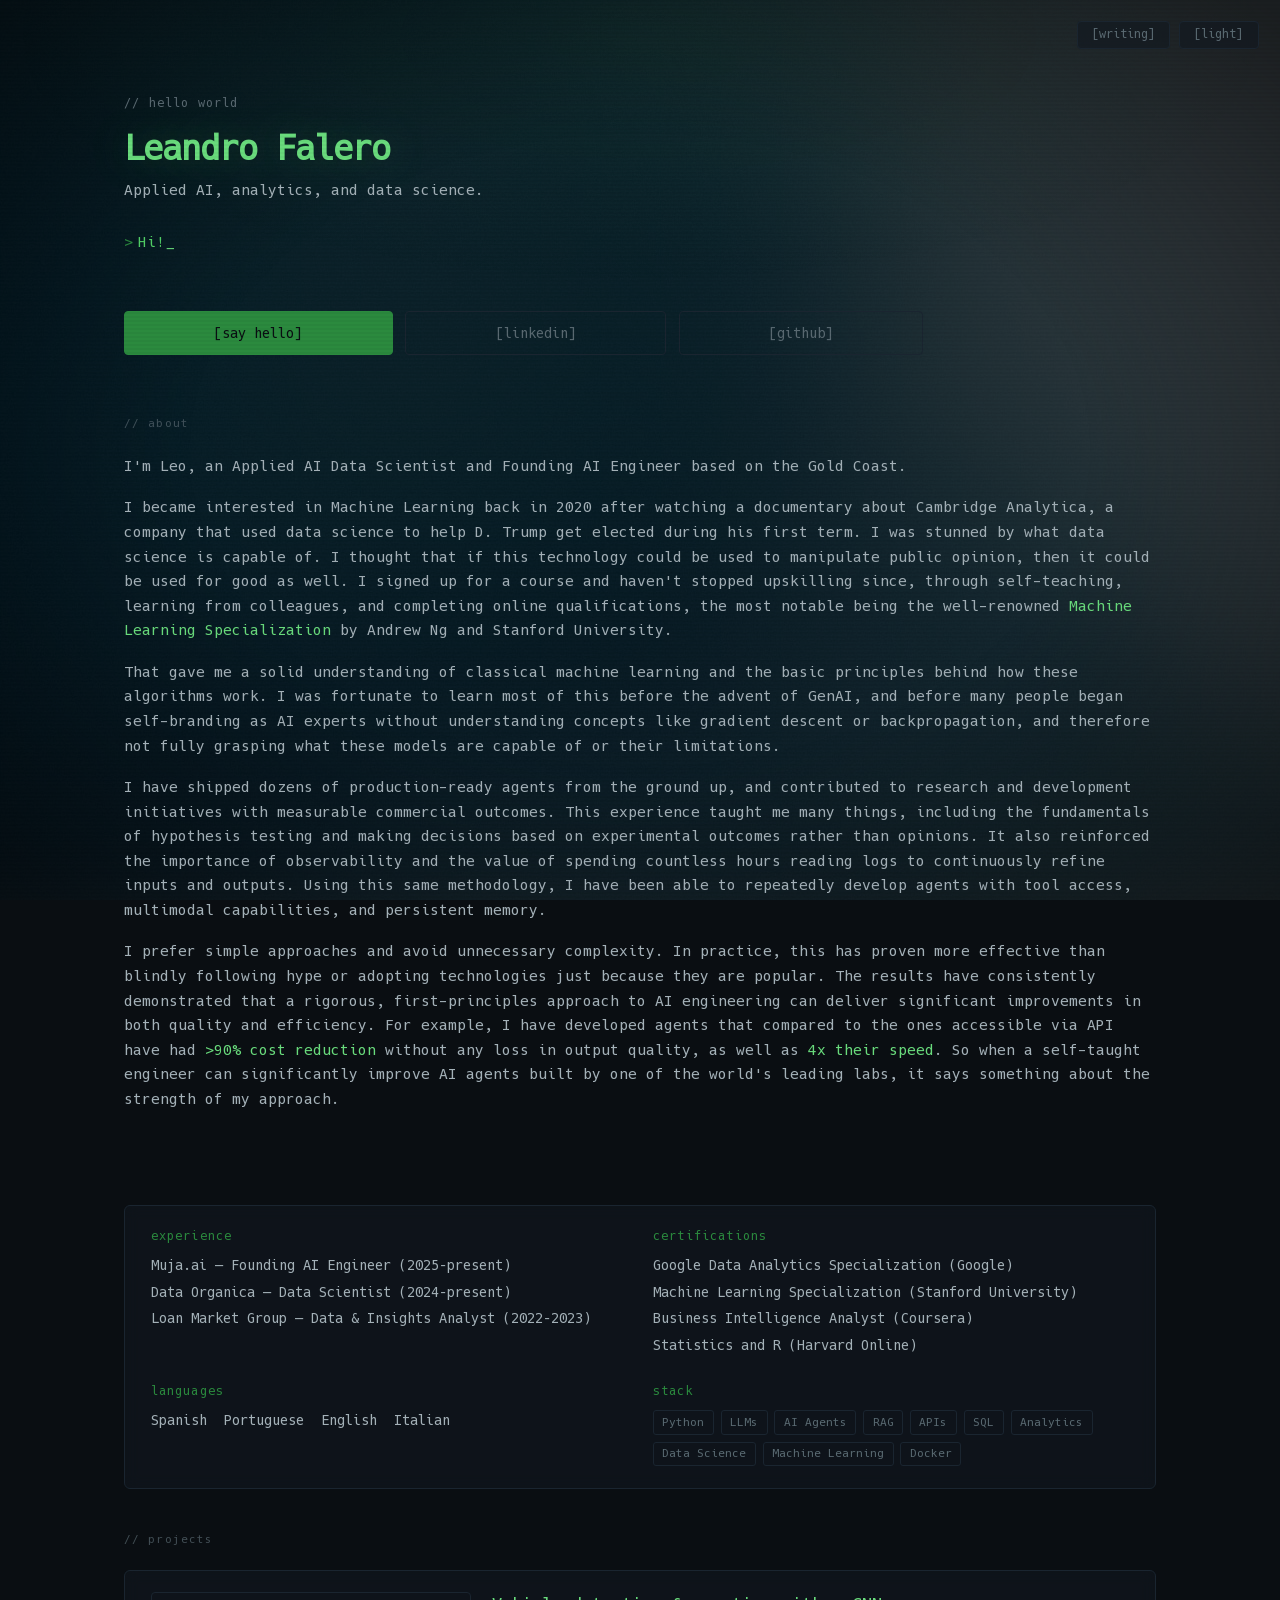
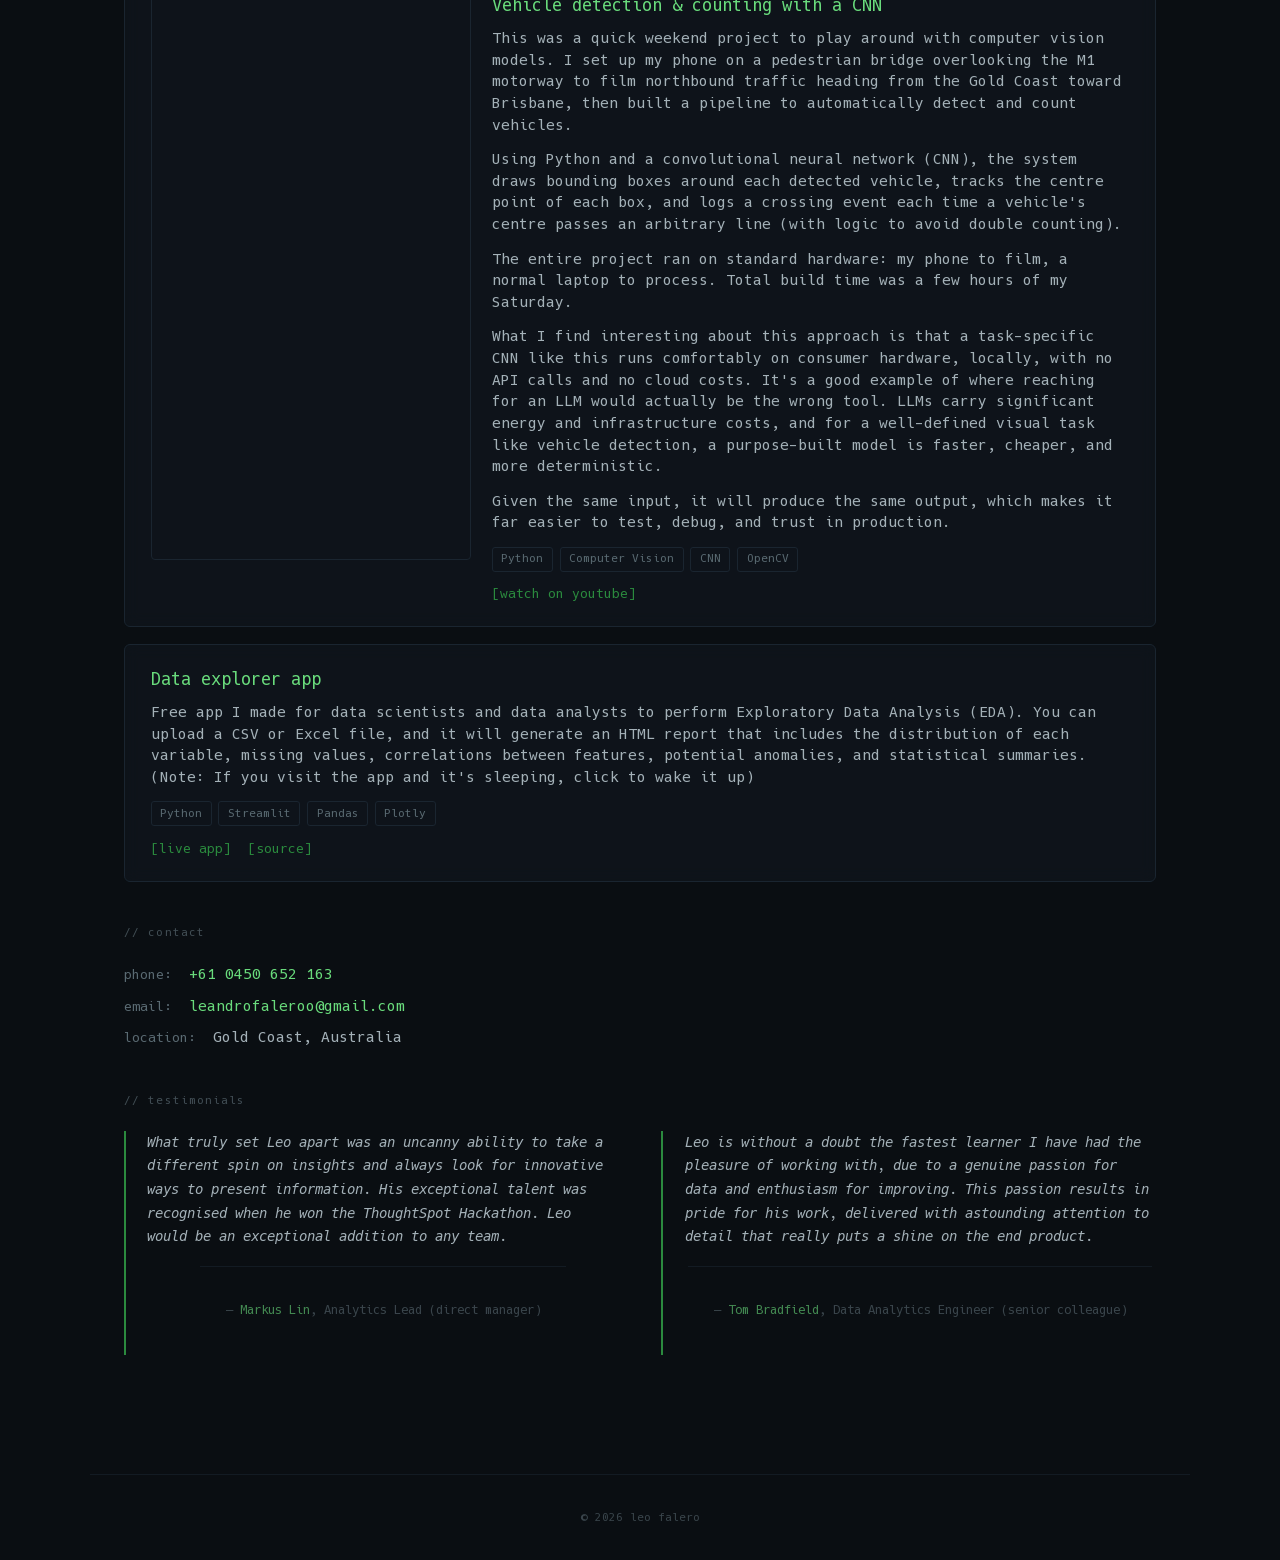
==== commit a682376a: "add framework to start uploading writings. Add gitignore too" ====
--- a/index.html
+++ b/index.html
@@ -16,8 +16,11 @@
   <!-- Slideshow background -->
   <div id="bg" aria-hidden="true"></div>
 
-  <!-- Theme toggle -->
-  <button id="theme-toggle" class="theme-toggle" aria-label="Toggle light/dark theme">[light]</button>
+  <!-- Site nav (writing link + theme toggle) -->
+  <nav class="site-nav">
+    <a href="writing.html" class="nav-link">[writing]</a>
+    <button id="theme-toggle" class="theme-toggle" aria-label="Toggle light/dark theme">[light]</button>
+  </nav>
 
   <!-- Scanline overlay -->
   <div class="scanlines" aria-hidden="true"></div>
--- a/styles.css
+++ b/styles.css
@@ -579,12 +579,18 @@
 }
 
 
-/* ===== THEME TOGGLE ===== */
-.theme-toggle {
+/* ===== SITE NAV ===== */
+.site-nav {
   position: fixed;
   top: 1.25rem;
   right: 1.25rem;
   z-index: 10000;
+  display: flex;
+  align-items: center;
+  gap: 0.5rem;
+}
+
+.nav-link {
   padding: 0.4rem 0.85rem;
   font-family: var(--font-mono);
   font-size: 0.7rem;
@@ -594,6 +600,28 @@
   color: var(--text-dim);
   border: 1px solid var(--border);
   border-radius: 4px;
+  transition: border-color 0.2s, color 0.2s, text-shadow 0.2s;
+  line-height: 1;
+  display: inline-block;
+}
+
+.nav-link:hover {
+  border-color: var(--green-dim);
+  color: var(--green);
+  text-shadow: none;
+}
+
+/* ===== THEME TOGGLE ===== */
+.theme-toggle {
+  padding: 0.4rem 0.85rem;
+  font-family: var(--font-mono);
+  font-size: 0.7rem;
+  background: var(--bg-card);
+  backdrop-filter: blur(8px);
+  -webkit-backdrop-filter: blur(8px);
+  color: var(--text-dim);
+  border: 1px solid var(--border);
+  border-radius: 4px;
   cursor: pointer;
   transition: border-color 0.2s, color 0.2s;
   line-height: 1;
@@ -602,6 +630,213 @@
 .theme-toggle:hover {
   border-color: var(--green-dim);
   color: var(--green);
+}
+
+/* ===== WRITING PAGE ===== */
+.writing-grid {
+  display: grid;
+  grid-template-columns: 1fr;
+  gap: 1.5rem;
+}
+
+@media (min-width: 640px) {
+  .writing-grid {
+    grid-template-columns: repeat(2, 1fr);
+  }
+}
+
+.post-card {
+  background: var(--bg-card);
+  backdrop-filter: blur(8px);
+  -webkit-backdrop-filter: blur(8px);
+  border: 1px solid var(--border);
+  border-radius: 6px;
+  overflow: hidden;
+  display: flex;
+  flex-direction: column;
+  transition: border-color 0.2s;
+}
+
+.post-card:hover {
+  border-color: var(--green-dim);
+}
+
+.post-card-image {
+  width: 100%;
+  aspect-ratio: 16 / 9;
+  object-fit: cover;
+  display: block;
+  opacity: 0.85;
+  transition: opacity 0.2s;
+}
+
+.post-card:hover .post-card-image {
+  opacity: 1;
+}
+
+.post-card-body {
+  padding: 1.25rem 1.5rem;
+  flex: 1;
+  display: flex;
+  flex-direction: column;
+}
+
+.post-card-date {
+  font-size: 0.65rem;
+  color: var(--text-dim);
+  letter-spacing: 0.05em;
+  margin-bottom: 0.5rem;
+}
+
+.post-card-title {
+  font-size: 0.95rem;
+  font-weight: 400;
+  color: var(--green);
+  margin-bottom: 0.6rem;
+  line-height: 1.4;
+}
+
+.post-card-excerpt {
+  font-size: 0.8rem;
+  color: var(--text);
+  line-height: 1.6;
+  flex: 1;
+  margin-bottom: 1rem;
+}
+
+.post-card-link {
+  font-size: 0.75rem;
+  color: var(--green-dim);
+  align-self: flex-start;
+}
+
+.post-card-link:hover {
+  color: var(--green-hi);
+  text-shadow: 0 0 8px var(--green-glow);
+}
+
+.writing-empty {
+  font-size: 0.85rem;
+  color: var(--text-dim);
+}
+
+/* ===== POST PAGE ===== */
+.post-container {
+  position: relative;
+  z-index: 2;
+  max-width: 720px;
+  margin: 0 auto;
+  padding: 1.5rem 1.5rem 2rem;
+}
+
+.post-back {
+  display: inline-block;
+  font-size: 0.75rem;
+  color: var(--text-dim);
+  margin-bottom: 2.5rem;
+  transition: color 0.2s;
+}
+
+.post-back:hover {
+  color: var(--green);
+  text-shadow: none;
+}
+
+.post-header {
+  margin-bottom: 2rem;
+}
+
+.post-date {
+  font-size: 0.65rem;
+  color: var(--text-dim);
+  letter-spacing: 0.05em;
+  margin-bottom: 0.75rem;
+}
+
+.post-title {
+  font-size: 1.5rem;
+  font-weight: 400;
+  color: var(--green);
+  line-height: 1.2;
+  text-shadow: 0 0 40px rgba(105, 219, 124, 0.2);
+}
+
+.post-featured-image {
+  width: 100%;
+  border-radius: 4px;
+  border: 1px solid var(--border);
+  margin-bottom: 2rem;
+  display: block;
+  opacity: 0.9;
+}
+
+.post-body {
+  font-size: 0.88rem;
+  line-height: 1.85;
+  color: var(--text);
+}
+
+.post-body p {
+  margin-bottom: 1.25rem;
+}
+
+.post-body h2 {
+  font-size: 1rem;
+  font-weight: 400;
+  color: var(--green);
+  margin: 2rem 0 0.75rem;
+  letter-spacing: 0.03em;
+}
+
+.post-body h3 {
+  font-size: 0.9rem;
+  font-weight: 400;
+  color: var(--green-dim);
+  margin: 1.5rem 0 0.5rem;
+}
+
+.post-body a {
+  color: var(--green);
+  text-decoration: underline;
+  text-decoration-color: var(--green-dim);
+}
+
+.post-body blockquote {
+  border-left: 2px solid var(--green-dim);
+  padding-left: 1.25rem;
+  margin: 1.5rem 0;
+  color: var(--text-dim);
+  font-style: italic;
+}
+
+.post-body code {
+  font-family: var(--font-mono);
+  font-size: 0.85em;
+  background: var(--bg-card);
+  border: 1px solid var(--border);
+  padding: 0.1em 0.4em;
+  border-radius: 3px;
+  color: var(--green-hi);
+}
+
+.post-body pre {
+  background: var(--bg-card);
+  border: 1px solid var(--border);
+  border-radius: 4px;
+  padding: 1rem 1.25rem;
+  overflow-x: auto;
+  margin-bottom: 1.25rem;
+}
+
+.post-body pre code {
+  background: none;
+  border: none;
+  padding: 0;
+}
+
+@media (min-width: 768px) {
+  .post-container { padding: 2.5rem 2rem 3rem; }
+  .post-title { font-size: 1.8rem; }
 }
 
 /* ===== FOOTER ===== */
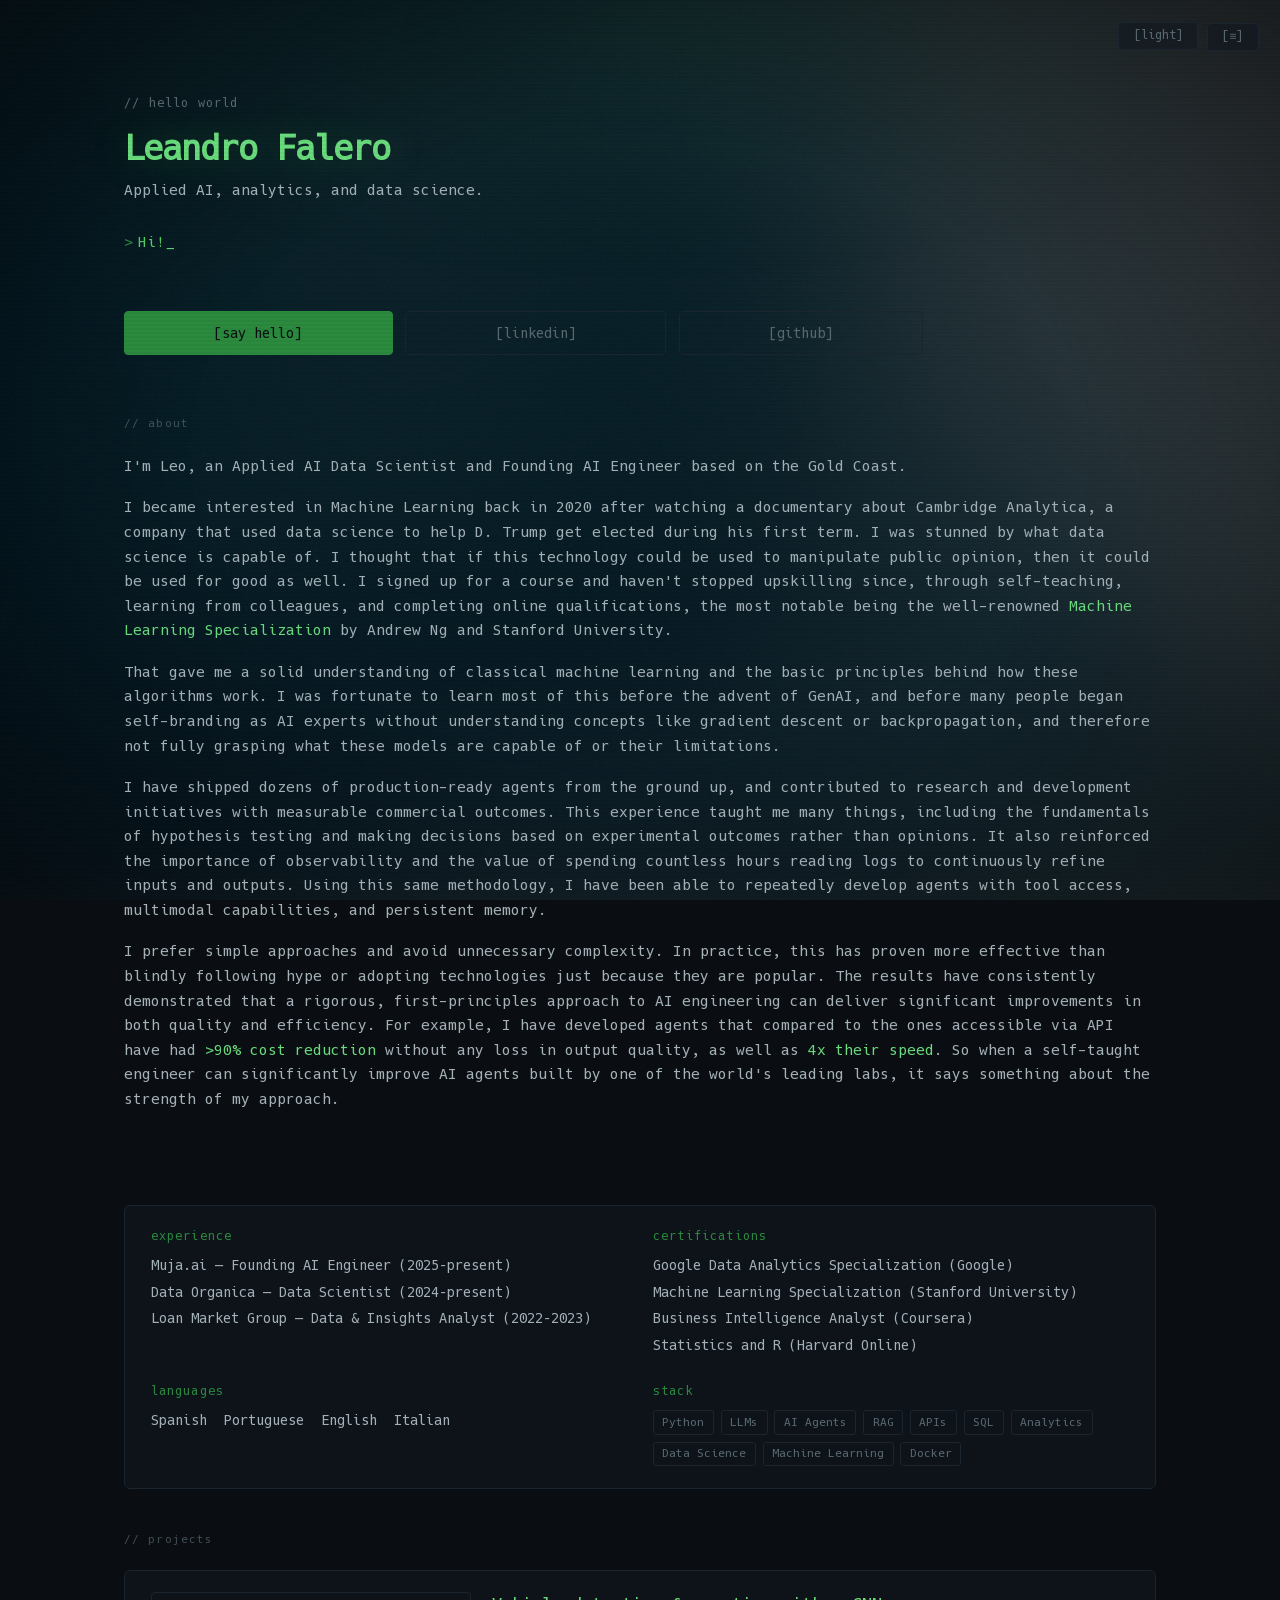
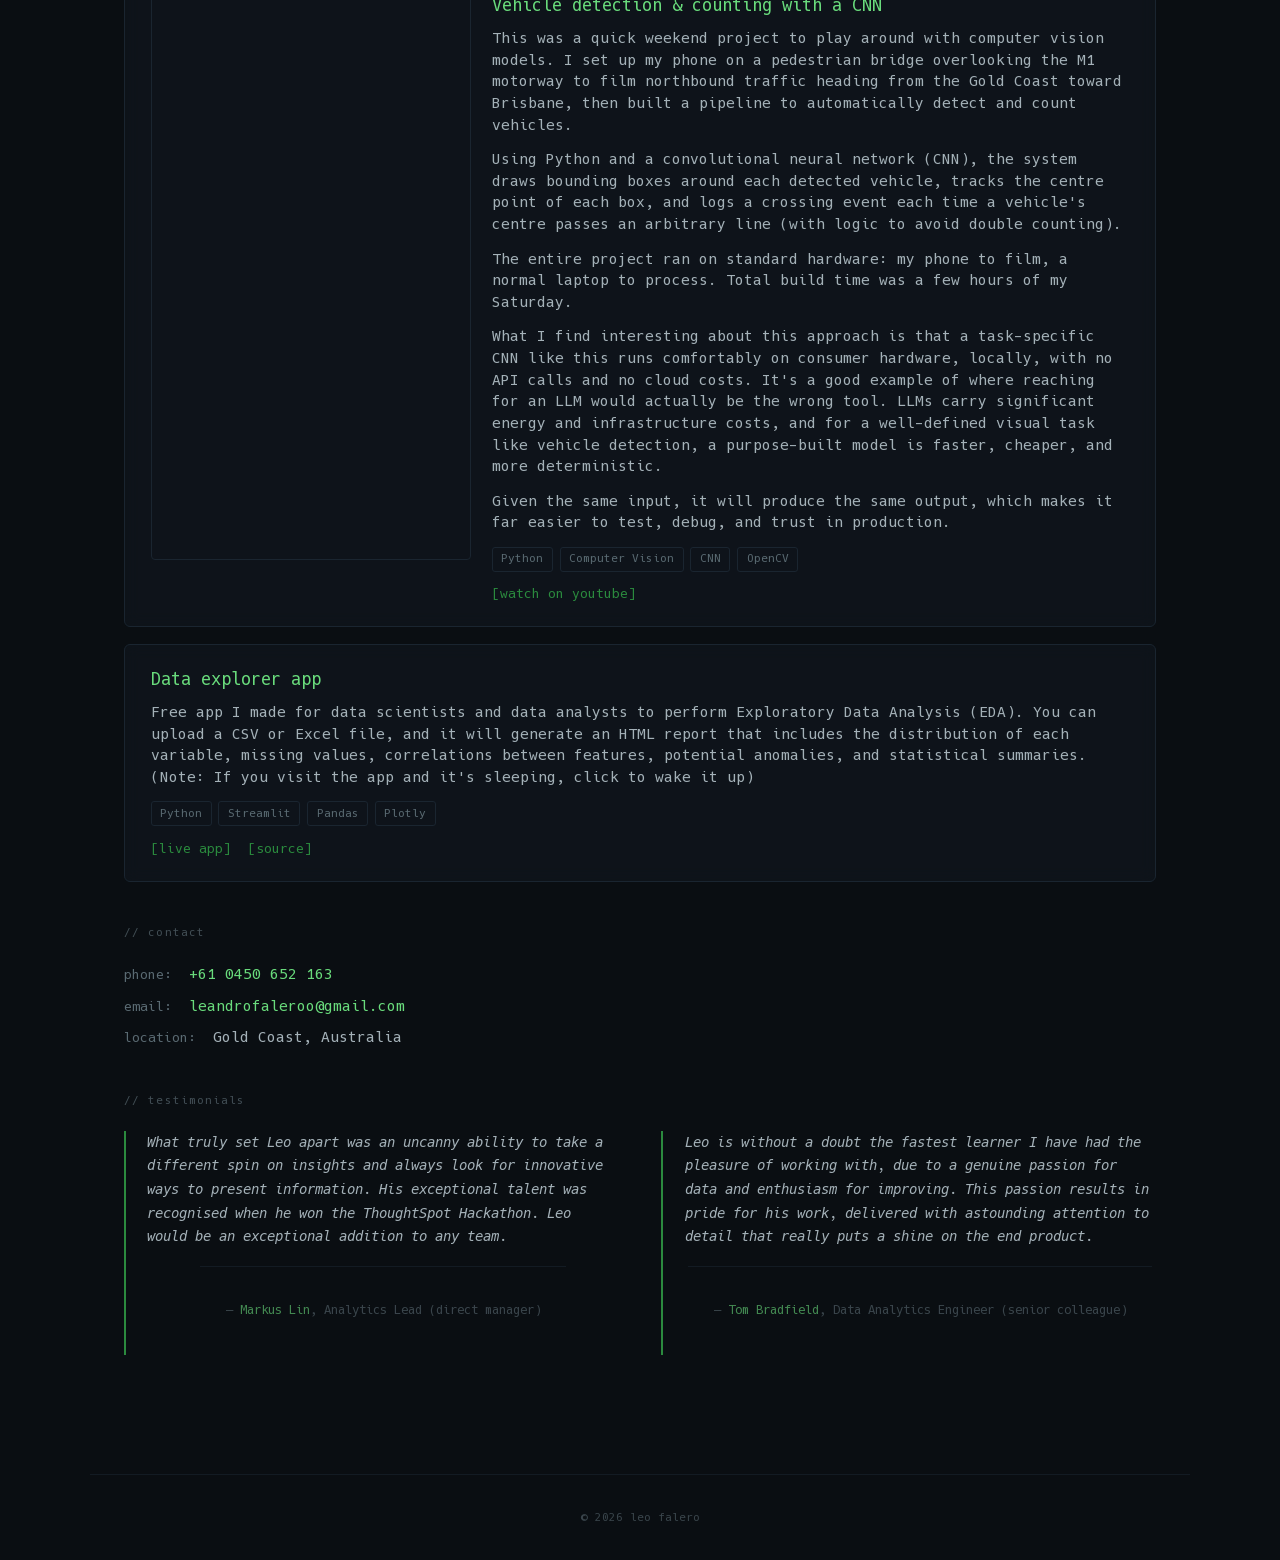
==== commit 781bfcdb: "add burger" ====
--- a/index.html
+++ b/index.html
@@ -16,10 +16,16 @@
   <!-- Slideshow background -->
   <div id="bg" aria-hidden="true"></div>
 
-  <!-- Site nav (writing link + theme toggle) -->
+  <!-- Site nav -->
   <nav class="site-nav">
-    <a href="writing.html" class="nav-link">[writing]</a>
     <button id="theme-toggle" class="theme-toggle" aria-label="Toggle light/dark theme">[light]</button>
+    <div class="burger-wrap">
+      <button class="burger-btn" id="burger-btn" aria-label="Open menu" aria-expanded="false">[≡]</button>
+      <div class="burger-menu" id="burger-menu">
+        <a href="writing.html" class="burger-link">[writing]</a>
+        <a href="#contact" class="burger-link">[contact]</a>
+      </div>
+    </div>
   </nav>
 
   <!-- Scanline overlay -->
--- a/styles.css
+++ b/styles.css
@@ -590,7 +590,11 @@
   gap: 0.5rem;
 }
 
-.nav-link {
+.burger-wrap {
+  position: relative;
+}
+
+.burger-btn {
   padding: 0.4rem 0.85rem;
   font-family: var(--font-mono);
   font-size: 0.7rem;
@@ -600,14 +604,49 @@
   color: var(--text-dim);
   border: 1px solid var(--border);
   border-radius: 4px;
-  transition: border-color 0.2s, color 0.2s, text-shadow 0.2s;
+  cursor: pointer;
+  transition: border-color 0.2s, color 0.2s;
   line-height: 1;
-  display: inline-block;
-}
-
-.nav-link:hover {
+}
+
+.burger-btn:hover,
+.burger-btn[aria-expanded="true"] {
   border-color: var(--green-dim);
   color: var(--green);
+}
+
+.burger-menu {
+  position: absolute;
+  top: calc(100% + 0.4rem);
+  right: 0;
+  background: var(--bg-card);
+  backdrop-filter: blur(12px);
+  -webkit-backdrop-filter: blur(12px);
+  border: 1px solid var(--border);
+  border-radius: 4px;
+  display: none;
+  flex-direction: column;
+  min-width: 110px;
+  overflow: hidden;
+}
+
+.burger-menu.is-open {
+  display: flex;
+}
+
+.burger-link {
+  padding: 0.55rem 1rem;
+  font-family: var(--font-mono);
+  font-size: 0.7rem;
+  color: var(--text-dim);
+  white-space: nowrap;
+  transition: color 0.15s, background 0.15s;
+  display: block;
+}
+
+.burger-link:hover {
+  color: var(--green);
+  background: rgba(105, 219, 124, 0.05);
   text-shadow: none;
 }
 
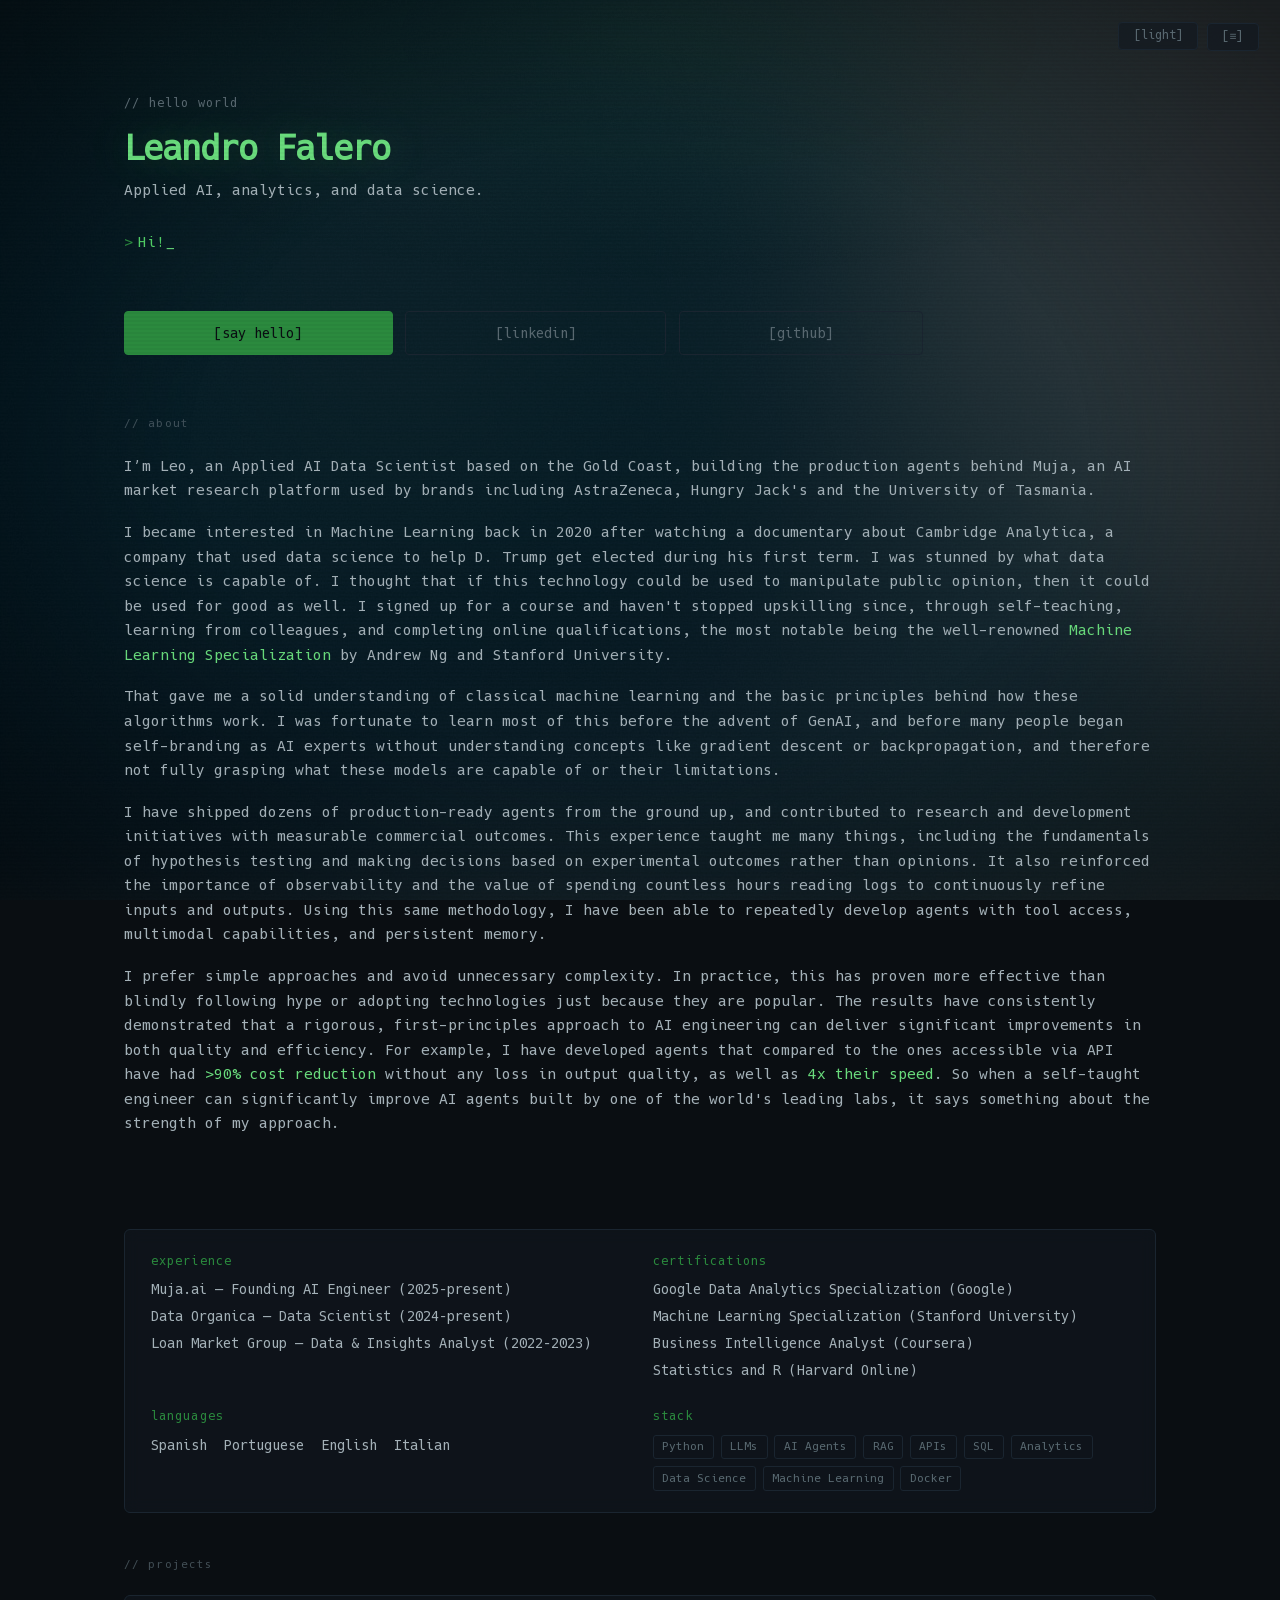
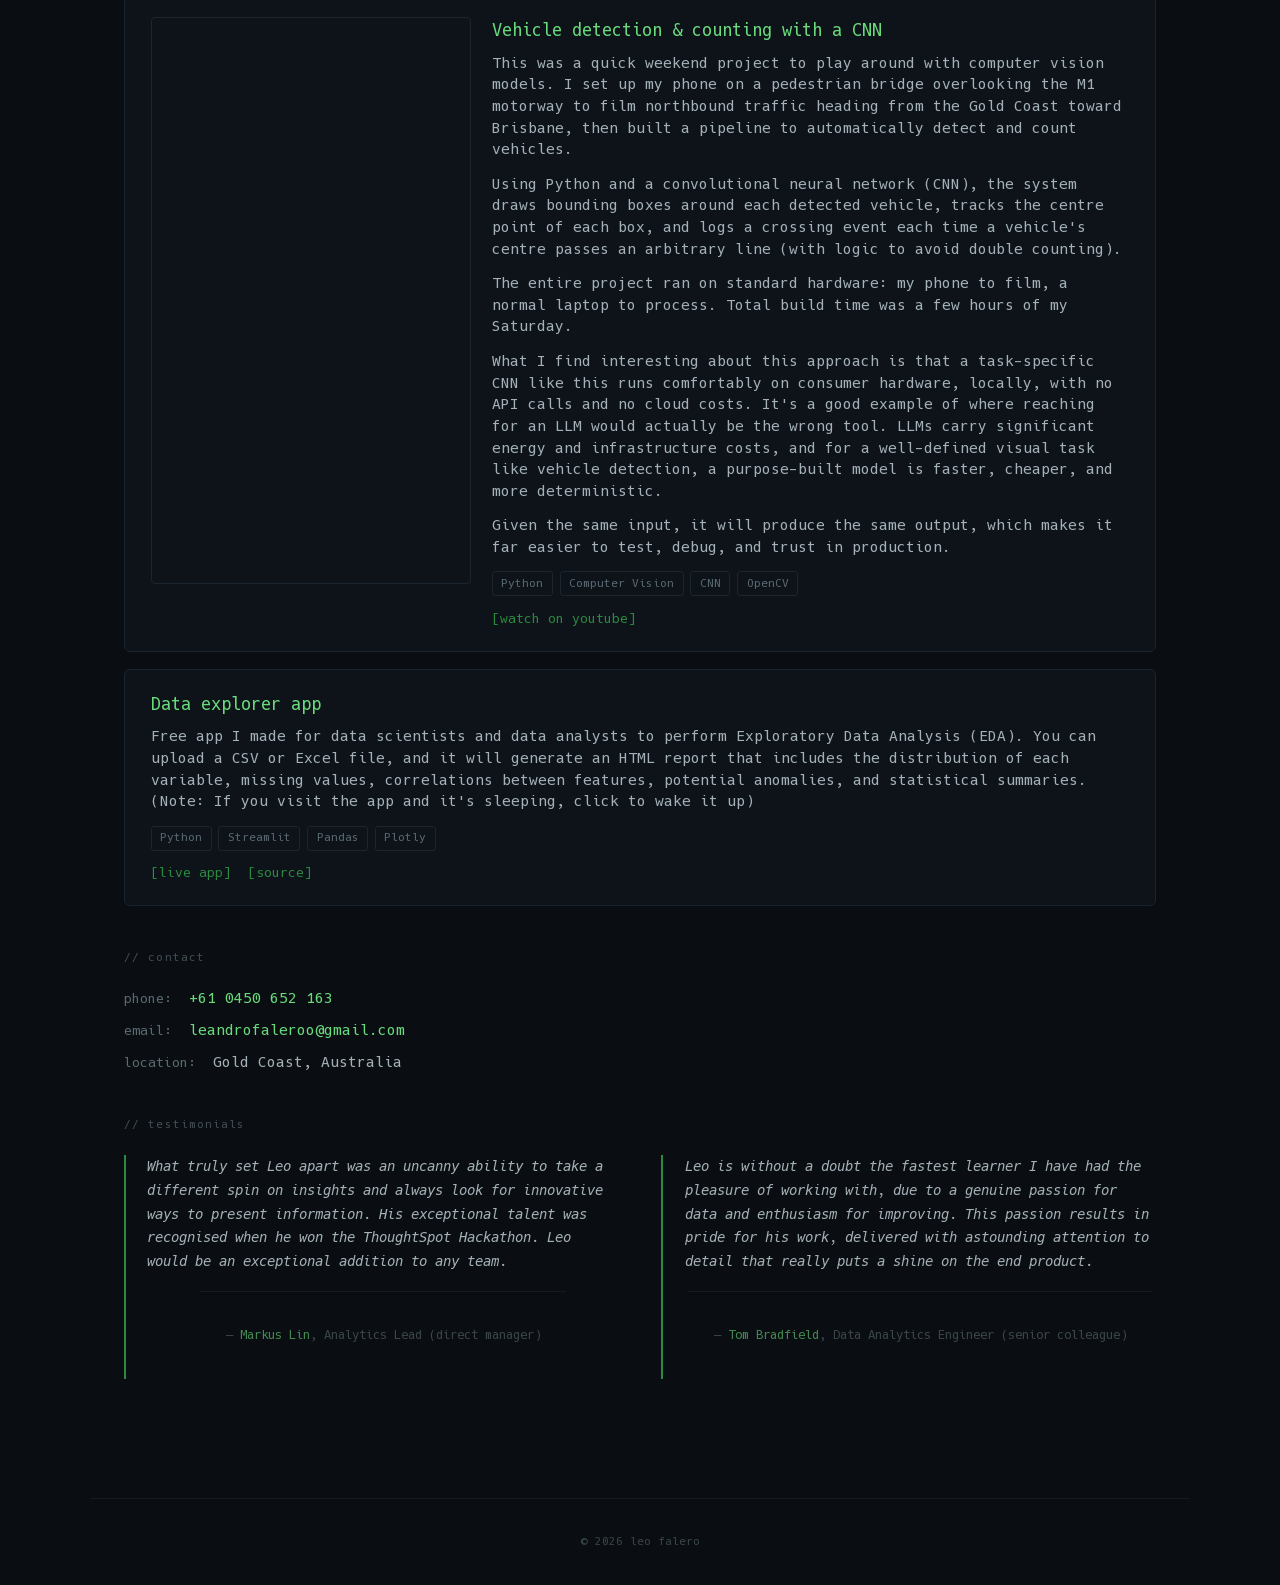
==== commit 81521050: "Revise personal description in about section Updated personal introduction to include current role a" ====
--- a/index.html
+++ b/index.html
@@ -22,7 +22,6 @@
     <div class="burger-wrap">
       <button class="burger-btn" id="burger-btn" aria-label="Open menu" aria-expanded="false">[≡]</button>
       <div class="burger-menu" id="burger-menu">
-        <a href="writing.html" class="burger-link">[writing]</a>
         <a href="#contact" class="burger-link">[contact]</a>
       </div>
     </div>
@@ -59,7 +58,7 @@
     <section class="section" id="about">
       <h2 class="section-label">// about</h2>
       <div class="about-content">
-  <p>I'm Leo, an Applied AI Data Scientist and Founding AI Engineer based on the Gold Coast.</p>
+  <p>I’m Leo, an Applied AI Data Scientist based on the Gold Coast, building the production agents behind Muja, an AI market research platform used by brands including AstraZeneca, Hungry Jack's and the University of Tasmania.</p>
   <p>I became interested in Machine Learning back in 2020 after watching a documentary about Cambridge Analytica, a company that used data science to help D. Trump get elected during his first term. I was stunned by what data science is capable of. I thought that if this technology could be used to manipulate public opinion, then it could be used for good as well. I signed up for a course and haven't stopped upskilling since, through self-teaching, learning from colleagues, and completing online qualifications, the most notable being the well-renowned <span class="highlight">Machine Learning Specialization</span> by Andrew Ng and Stanford University.</p>
   <p>That gave me a solid understanding of classical machine learning and the basic principles behind how these algorithms work. I was fortunate to learn most of this before the advent of GenAI, and before many people began self-branding as AI experts without understanding concepts like gradient descent or backpropagation, and therefore not fully grasping what these models are capable of or their limitations.</p>
   <p>I have shipped dozens of production-ready agents from the ground up, and contributed to research and development initiatives with measurable commercial outcomes. This experience taught me many things, including the fundamentals of hypothesis testing and making decisions based on experimental outcomes rather than opinions. It also reinforced the importance of observability and the value of spending countless hours reading logs to continuously refine inputs and outputs. Using this same methodology, I have been able to repeatedly develop agents with tool access, multimodal capabilities, and persistent memory.</p>
